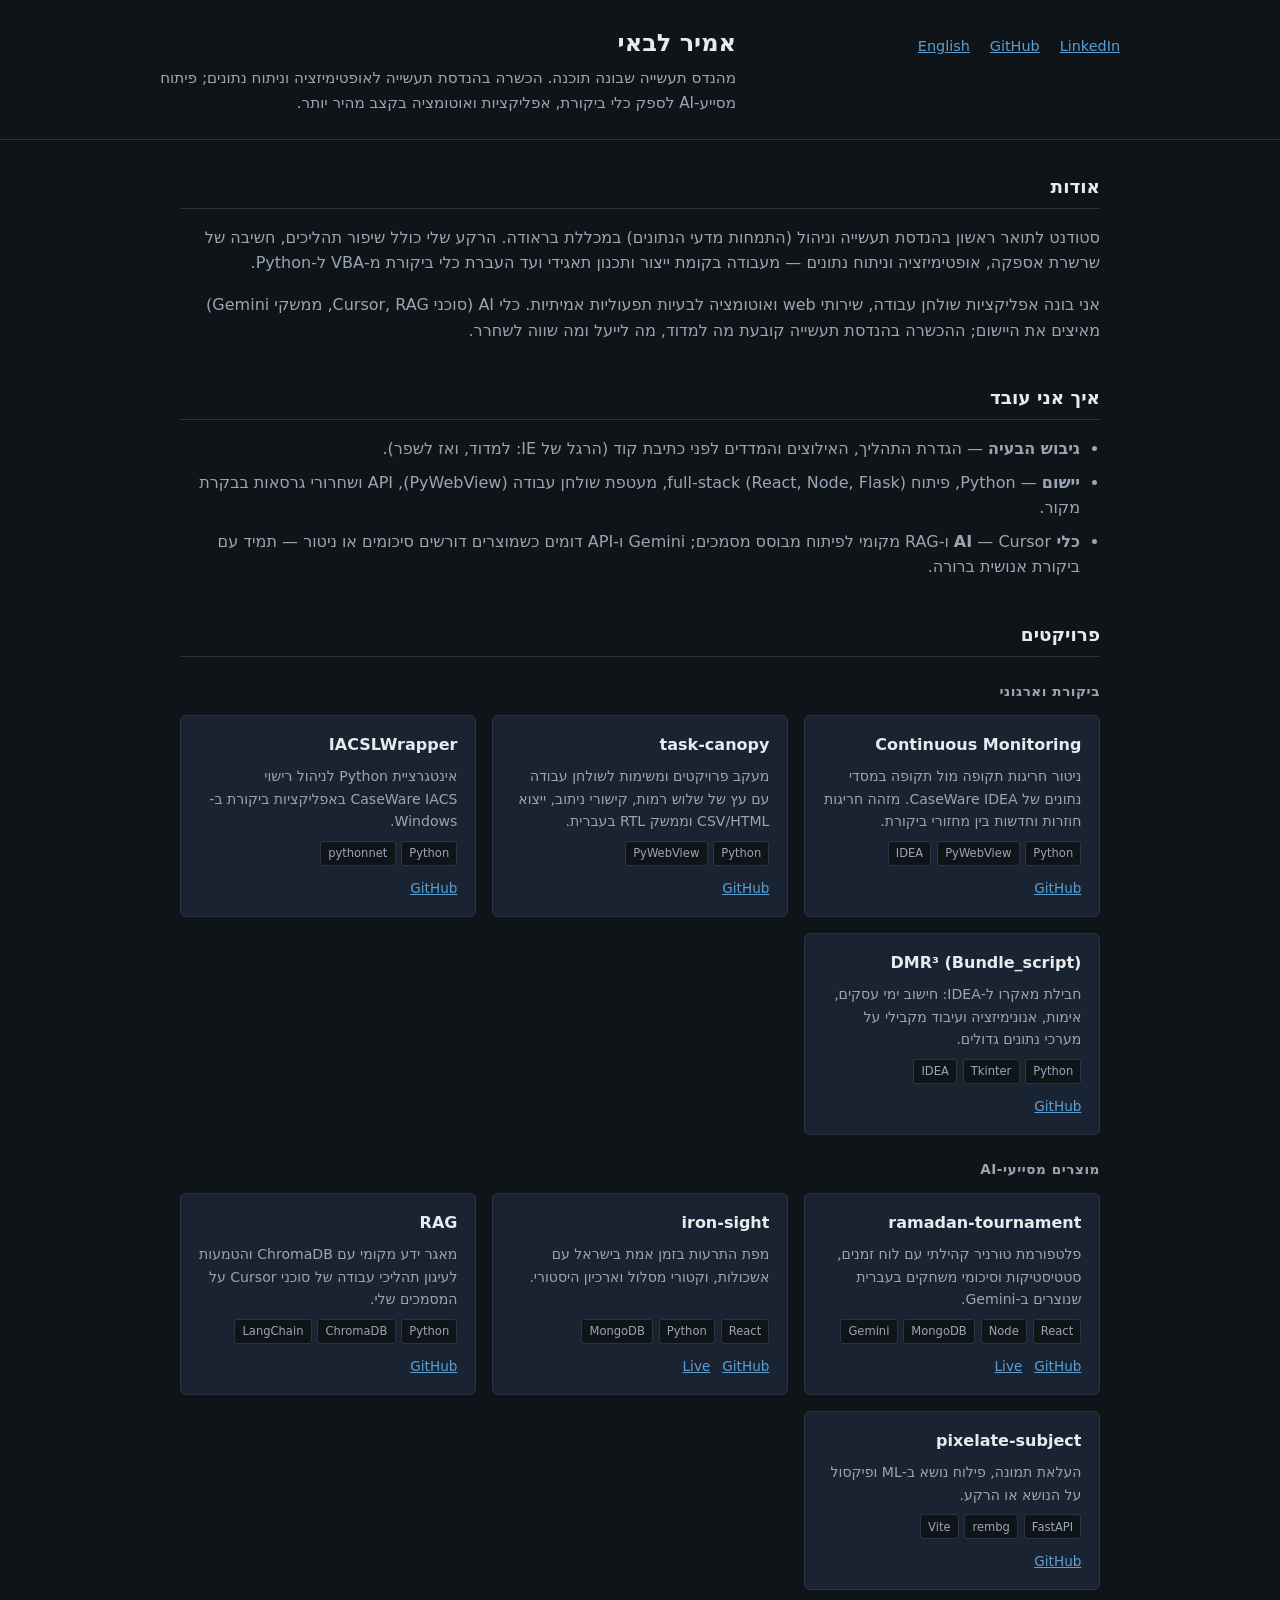
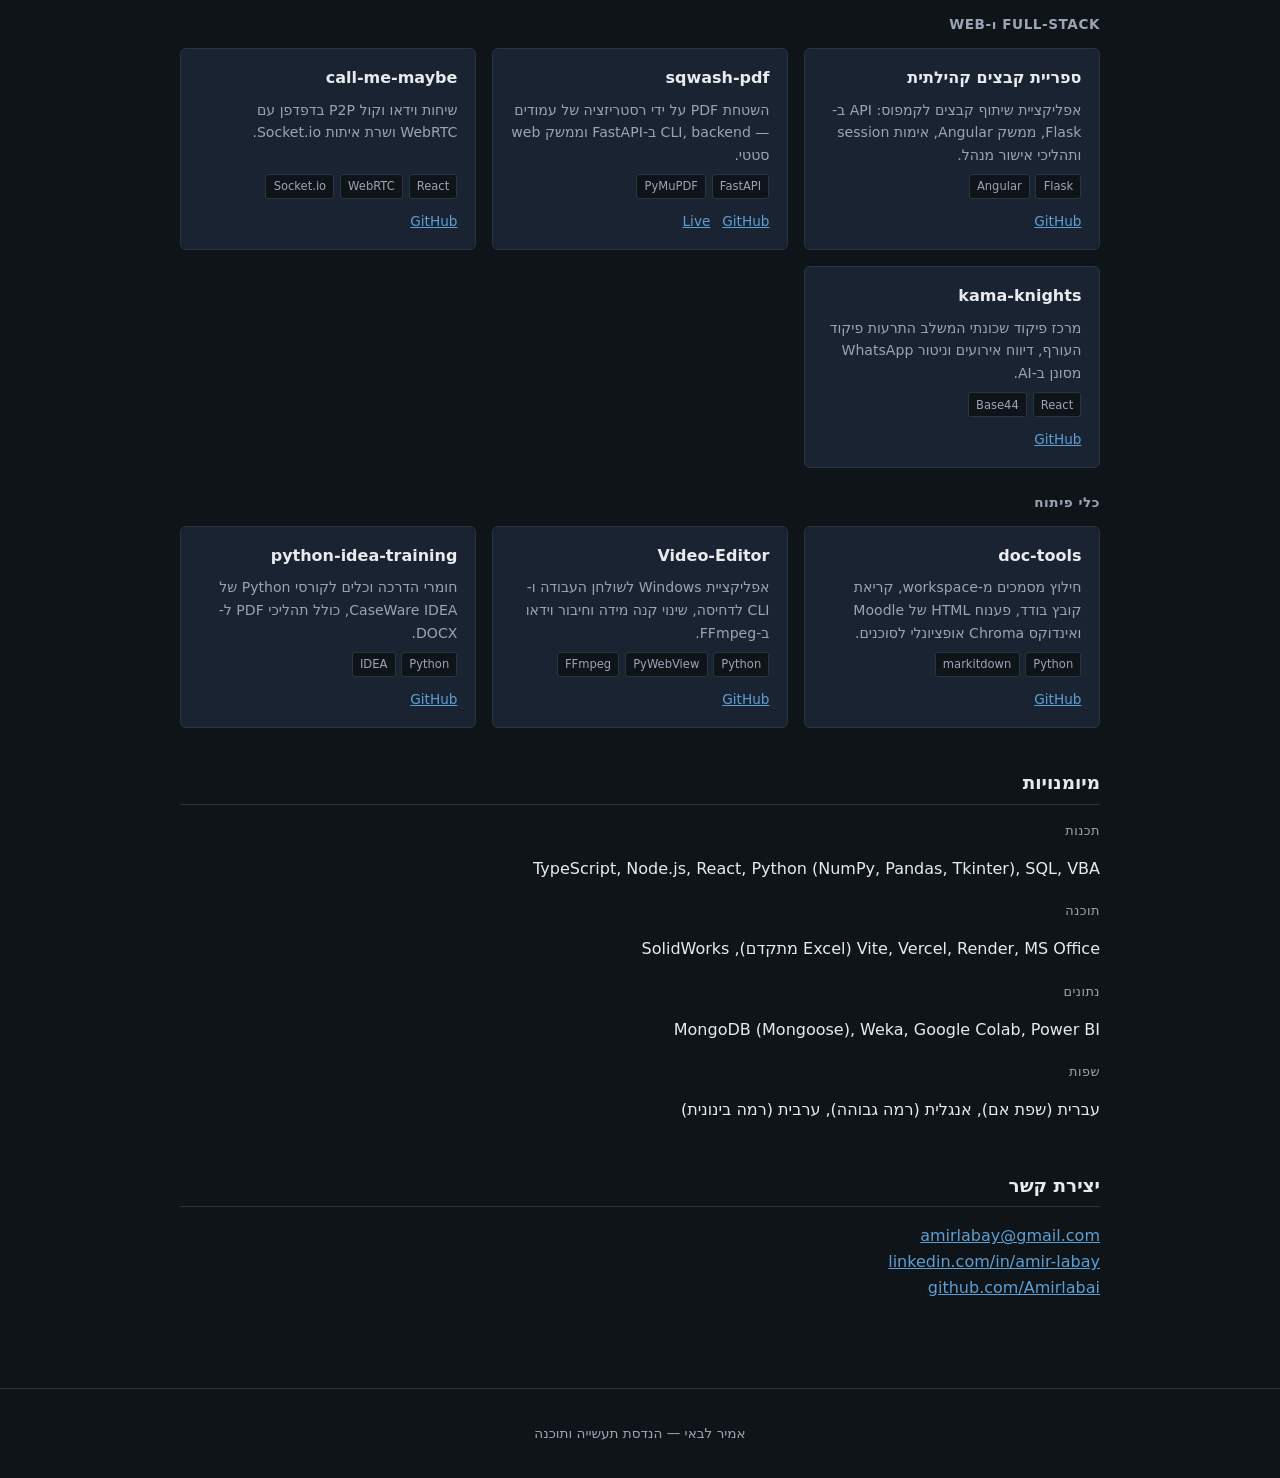
==== he.html @ 329ff580 "init" ====
<!DOCTYPE html>
<html lang="he" dir="rtl">
<head>
  <meta charset="utf-8">
  <meta name="viewport" content="width=device-width, initial-scale=1">
  <title>אמיר לבאי — תיק עבודות</title>
  <meta name="description" content="מהנדס תעשייה שבונה תוכנה. כלי ביקורת, אפליקציות ואוטומציה בפיתוח מסייע-AI.">
  <link rel="stylesheet" href="style.css">
</head>
<body>
  <header>
    <div class="header-inner">
      <div>
        <h1>אמיר לבאי</h1>
        <p class="tagline">מהנדס תעשייה שבונה תוכנה. הכשרה בהנדסת תעשייה לאופטימיזציה וניתוח נתונים; פיתוח מסייע-AI לספק כלי ביקורת, אפליקציות ואוטומציה בקצב מהיר יותר.</p>
      </div>
      <nav class="nav-links" aria-label="קישורי אתר">
        <a href="index.html" hreflang="en">English</a>
        <a href="https://github.com/Amirlabai">GitHub</a>
        <a href="https://linkedin.com/in/amir-labay">LinkedIn</a>
      </nav>
    </div>
  </header>

  <main>
    <section id="about">
      <h2>אודות</h2>
      <p>סטודנט לתואר ראשון בהנדסת תעשייה וניהול (התמחות מדעי הנתונים) במכללת בראודה. הרקע שלי כולל שיפור תהליכים, חשיבה של שרשרת אספקה, אופטימיזציה וניתוח נתונים — מעבודה בקומת ייצור ותכנון תאגידי ועד העברת כלי ביקורת מ-VBA ל-Python.</p>
      <p>אני בונה אפליקציות שולחן עבודה, שירותי web ואוטומציה לבעיות תפעוליות אמיתיות. כלי AI (סוכני Cursor, RAG, ממשקי Gemini) מאיצים את היישום; ההכשרה בהנדסת תעשייה קובעת מה למדוד, מה לייעל ומה שווה לשחרר.</p>
    </section>

    <section id="how">
      <h2>איך אני עובד</h2>
      <ul class="how-list">
        <li><strong>גיבוש הבעיה</strong> — הגדרת התהליך, האילוצים והמדדים לפני כתיבת קוד (הרגל של IE: למדוד, ואז לשפר).</li>
        <li><strong>יישום</strong> — Python, פיתוח full-stack (React, Node, Flask), מעטפת שולחן עבודה (PyWebView), API ושחרורי גרסאות בבקרת מקור.</li>
        <li><strong>כלי AI</strong> — Cursor ו-RAG מקומי לפיתוח מבוסס מסמכים; Gemini ו-API דומים כשמוצרים דורשים סיכומים או ניטור — תמיד עם ביקורת אנושית ברורה.</li>
      </ul>
    </section>

    <section id="projects">
      <h2>פרויקטים</h2>

      <h3>ביקורת וארגוני</h3>
      <div class="cards">
        <article class="card">
          <h4>Continuous Monitoring</h4>
          <p>ניטור חריגות תקופה מול תקופה במסדי נתונים של CaseWare IDEA. מזהה חריגות חוזרות וחדשות בין מחזורי ביקורת.</p>
          <div class="tags"><span class="tag">Python</span><span class="tag">PyWebView</span><span class="tag">IDEA</span></div>
          <div class="card-links"><a href="https://github.com/Amirlabai/Continuous-Monitoring">GitHub</a></div>
        </article>
        <article class="card">
          <h4>task-canopy</h4>
          <p>מעקב פרויקטים ומשימות לשולחן עבודה עם עץ של שלוש רמות, קישורי ניתוב, ייצוא CSV/HTML וממשק RTL בעברית.</p>
          <div class="tags"><span class="tag">Python</span><span class="tag">PyWebView</span></div>
          <div class="card-links"><a href="https://github.com/Amirlabai/task-canopy">GitHub</a></div>
        </article>
        <article class="card">
          <h4>IACSLWrapper</h4>
          <p>אינטגרציית Python לניהול רישוי CaseWare IACS באפליקציות ביקורת ב-Windows.</p>
          <div class="tags"><span class="tag">Python</span><span class="tag">pythonnet</span></div>
          <div class="card-links"><a href="https://github.com/Amirlabai/IACSLWrapper">GitHub</a></div>
        </article>
        <article class="card">
          <h4>DMR³ (Bundle_script)</h4>
          <p>חבילת מאקרו ל-IDEA: חישוב ימי עסקים, אימות, אנונימיזציה ועיבוד מקבילי על מערכי נתונים גדולים.</p>
          <div class="tags"><span class="tag">Python</span><span class="tag">Tkinter</span><span class="tag">IDEA</span></div>
          <div class="card-links"><a href="https://github.com/Amirlabai/Bundle_script">GitHub</a></div>
        </article>
      </div>

      <h3>מוצרים מסייעי-AI</h3>
      <div class="cards">
        <article class="card">
          <h4>ramadan-tournament</h4>
          <p>פלטפורמת טורניר קהילתי עם לוח זמנים, סטטיסטיקות וסיכומי משחקים בעברית שנוצרים ב-Gemini.</p>
          <div class="tags"><span class="tag">React</span><span class="tag">Node</span><span class="tag">MongoDB</span><span class="tag">Gemini</span></div>
          <div class="card-links">
            <a href="https://github.com/Amirlabai/ramadan-tournament">GitHub</a>
            <a href="https://ramadan-tournament-client.vercel.app">Live</a>
          </div>
        </article>
        <article class="card">
          <h4>iron-sight</h4>
          <p>מפת התרעות בזמן אמת בישראל עם אשכולות, וקטורי מסלול וארכיון היסטורי.</p>
          <div class="tags"><span class="tag">React</span><span class="tag">Python</span><span class="tag">MongoDB</span></div>
          <div class="card-links">
            <a href="https://github.com/Amirlabai/iron-sight">GitHub</a>
            <a href="https://iron-sight-drab.vercel.app/">Live</a>
          </div>
        </article>
        <article class="card">
          <h4>RAG</h4>
          <p>מאגר ידע מקומי עם ChromaDB והטמעות לעיגון תהליכי עבודה של סוכני Cursor על המסמכים שלי.</p>
          <div class="tags"><span class="tag">Python</span><span class="tag">ChromaDB</span><span class="tag">LangChain</span></div>
          <div class="card-links"><a href="https://github.com/Amirlabai/RAG">GitHub</a></div>
        </article>
        <article class="card">
          <h4>pixelate-subject</h4>
          <p>העלאת תמונה, פילוח נושא ב-ML ופיקסול על הנושא או הרקע.</p>
          <div class="tags"><span class="tag">FastAPI</span><span class="tag">rembg</span><span class="tag">Vite</span></div>
          <div class="card-links"><a href="https://github.com/Amirlabai/pixelate-subject">GitHub</a></div>
        </article>
      </div>

      <h3>Full-stack ו-web</h3>
      <div class="cards">
        <article class="card">
          <h4>ספריית קבצים קהילתית</h4>
          <p>אפליקציית שיתוף קבצים לקמפוס: API ב-Flask, ממשק Angular, אימות session ותהליכי אישור מנהל.</p>
          <div class="tags"><span class="tag">Flask</span><span class="tag">Angular</span></div>
          <div class="card-links"><a href="https://github.com/Amirlabai/Librery_Server">GitHub</a></div>
        </article>
        <article class="card">
          <h4>sqwash-pdf</h4>
          <p>השטחת PDF על ידי רסטריזציה של עמודים — CLI, backend ב-FastAPI וממשק web סטטי.</p>
          <div class="tags"><span class="tag">FastAPI</span><span class="tag">PyMuPDF</span></div>
          <div class="card-links">
            <a href="https://github.com/Amirlabai/sqwash-pdf">GitHub</a>
            <a href="https://sqwash-pdf.vercel.app">Live</a>
          </div>
        </article>
        <article class="card">
          <h4>call-me-maybe</h4>
          <p>שיחות וידאו וקול P2P בדפדפן עם WebRTC ושרת איתות Socket.io.</p>
          <div class="tags"><span class="tag">React</span><span class="tag">WebRTC</span><span class="tag">Socket.io</span></div>
          <div class="card-links"><a href="https://github.com/Amirlabai/call-me-maybe">GitHub</a></div>
        </article>
        <article class="card">
          <h4>kama-knights</h4>
          <p>מרכז פיקוד שכונתי המשלב התרעות פיקוד העורף, דיווח אירועים וניטור WhatsApp מסונן ב-AI.</p>
          <div class="tags"><span class="tag">React</span><span class="tag">Base44</span></div>
          <div class="card-links"><a href="https://github.com/Amirlabai/kama-knights">GitHub</a></div>
        </article>
      </div>

      <h3>כלי פיתוח</h3>
      <div class="cards">
        <article class="card">
          <h4>doc-tools</h4>
          <p>חילוץ מסמכים מ-workspace, קריאת קובץ בודד, פענוח HTML של Moodle ואינדוקס Chroma אופציונלי לסוכנים.</p>
          <div class="tags"><span class="tag">Python</span><span class="tag">markitdown</span></div>
          <div class="card-links"><a href="https://github.com/Amirlabai/doc-tools">GitHub</a></div>
        </article>
        <article class="card">
          <h4>Video-Editor</h4>
          <p>אפליקציית Windows לשולחן העבודה ו-CLI לדחיסה, שינוי קנה מידה וחיבור וידאו ב-FFmpeg.</p>
          <div class="tags"><span class="tag">Python</span><span class="tag">PyWebView</span><span class="tag">FFmpeg</span></div>
          <div class="card-links"><a href="https://github.com/Amirlabai/Video-Editor">GitHub</a></div>
        </article>
        <article class="card">
          <h4>python-idea-training</h4>
          <p>חומרי הדרכה וכלים לקורסי Python של CaseWare IDEA, כולל תהליכי PDF ל-DOCX.</p>
          <div class="tags"><span class="tag">Python</span><span class="tag">IDEA</span></div>
          <div class="card-links"><a href="https://github.com/Amirlabai/python-idea-training">GitHub</a></div>
        </article>
      </div>
    </section>

    <section id="skills">
      <h2>מיומנויות</h2>
      <dl class="skills-grid">
        <dt>תכנות</dt>
        <dd>TypeScript, Node.js, React, Python (NumPy, Pandas, Tkinter), SQL, VBA</dd>
        <dt>תוכנה</dt>
        <dd>Vite, Vercel, Render, MS Office (Excel מתקדם), SolidWorks</dd>
        <dt>נתונים</dt>
        <dd>MongoDB (Mongoose), Weka, Google Colab, Power BI</dd>
        <dt>שפות</dt>
        <dd>עברית (שפת אם), אנגלית (רמה גבוהה), ערבית (רמה בינונית)</dd>
      </dl>
    </section>

    <section id="contact">
      <h2>יצירת קשר</h2>
      <p>
        <a href="mailto:amirlabay@gmail.com">amirlabay@gmail.com</a><br>
        <a href="https://linkedin.com/in/amir-labay">linkedin.com/in/amir-labay</a><br>
        <a href="https://github.com/Amirlabai">github.com/Amirlabai</a>
      </p>
    </section>
  </main>

  <footer>
    <p>אמיר לבאי — הנדסת תעשייה ותוכנה</p>
  </footer>
</body>
</html>
---- style.css ----
:root {
  --bg: #0f1419;
  --surface: #1a2332;
  --text: #e8eaed;
  --muted: #9aa5b4;
  --accent: #5b9fd4;
  --border: #2a3544;
  --max: 960px;
}

*,
*::before,
*::after {
  box-sizing: border-box;
}

body {
  margin: 0;
  font-family: system-ui, -apple-system, "Segoe UI", Roboto, sans-serif;
  background: var(--bg);
  color: var(--text);
  line-height: 1.6;
}

a {
  color: var(--accent);
}

a:hover {
  text-decoration: none;
}

header {
  border-bottom: 1px solid var(--border);
  padding: 1.5rem 1.25rem;
}

.header-inner {
  max-width: var(--max);
  margin: 0 auto;
  display: flex;
  flex-wrap: wrap;
  align-items: baseline;
  justify-content: space-between;
  gap: 0.75rem 1.5rem;
}

header h1 {
  margin: 0;
  font-size: 1.5rem;
  font-weight: 600;
}

.tagline {
  margin: 0.25rem 0 0;
  color: var(--muted);
  font-size: 0.95rem;
  max-width: 36rem;
}

.nav-links {
  display: flex;
  flex-wrap: wrap;
  gap: 0.75rem 1.25rem;
  font-size: 0.9rem;
}

main {
  max-width: var(--max);
  margin: 0 auto;
  padding: 2rem 1.25rem 3rem;
}

section {
  margin-bottom: 2.5rem;
}

section h2 {
  margin: 0 0 1rem;
  font-size: 1.15rem;
  font-weight: 600;
  color: var(--text);
  border-bottom: 1px solid var(--border);
  padding-bottom: 0.4rem;
}

section h3 {
  margin: 1.5rem 0 0.75rem;
  font-size: 0.85rem;
  font-weight: 600;
  text-transform: uppercase;
  letter-spacing: 0.04em;
  color: var(--muted);
}

section p,
section li {
  color: var(--muted);
}

section ul {
  margin: 0;
  padding-left: 1.25rem;
}

.how-list li {
  margin-bottom: 0.5rem;
}

.skills-grid {
  display: grid;
  gap: 0.75rem;
}

.skills-grid dt {
  font-size: 0.8rem;
  text-transform: uppercase;
  letter-spacing: 0.04em;
  color: var(--muted);
  margin-bottom: 0.15rem;
}

.skills-grid dd {
  margin: 0 0 0.5rem;
  color: var(--text);
}

.cards {
  display: grid;
  grid-template-columns: 1fr;
  gap: 1rem;
}

@media (min-width: 540px) {
  .cards {
    grid-template-columns: repeat(2, 1fr);
  }
}

@media (min-width: 800px) {
  .cards {
    grid-template-columns: repeat(3, 1fr);
  }
}

.card {
  background: var(--surface);
  border: 1px solid var(--border);
  border-radius: 6px;
  padding: 1rem 1.1rem;
  display: flex;
  flex-direction: column;
  gap: 0.5rem;
}

.card h4 {
  margin: 0;
  font-size: 1rem;
  font-weight: 600;
}

.card p {
  margin: 0;
  font-size: 0.88rem;
  flex: 1;
}

.tags {
  display: flex;
  flex-wrap: wrap;
  gap: 0.35rem;
}

.tag {
  font-size: 0.72rem;
  padding: 0.15rem 0.45rem;
  border-radius: 3px;
  background: var(--bg);
  border: 1px solid var(--border);
  color: var(--muted);
}

.card-links {
  display: flex;
  flex-wrap: wrap;
  gap: 0.75rem;
  font-size: 0.85rem;
  margin-top: 0.25rem;
}

footer {
  border-top: 1px solid var(--border);
  padding: 1.25rem;
  text-align: center;
  font-size: 0.85rem;
  color: var(--muted);
}

html[dir="rtl"] .how-list,
html[dir="rtl"] section ul {
  padding-right: 1.25rem;
  padding-left: 0;
}

html[dir="rtl"] .header-inner {
  flex-direction: row-reverse;
}

html[dir="rtl"] .nav-links {
  flex-direction: row-reverse;
}
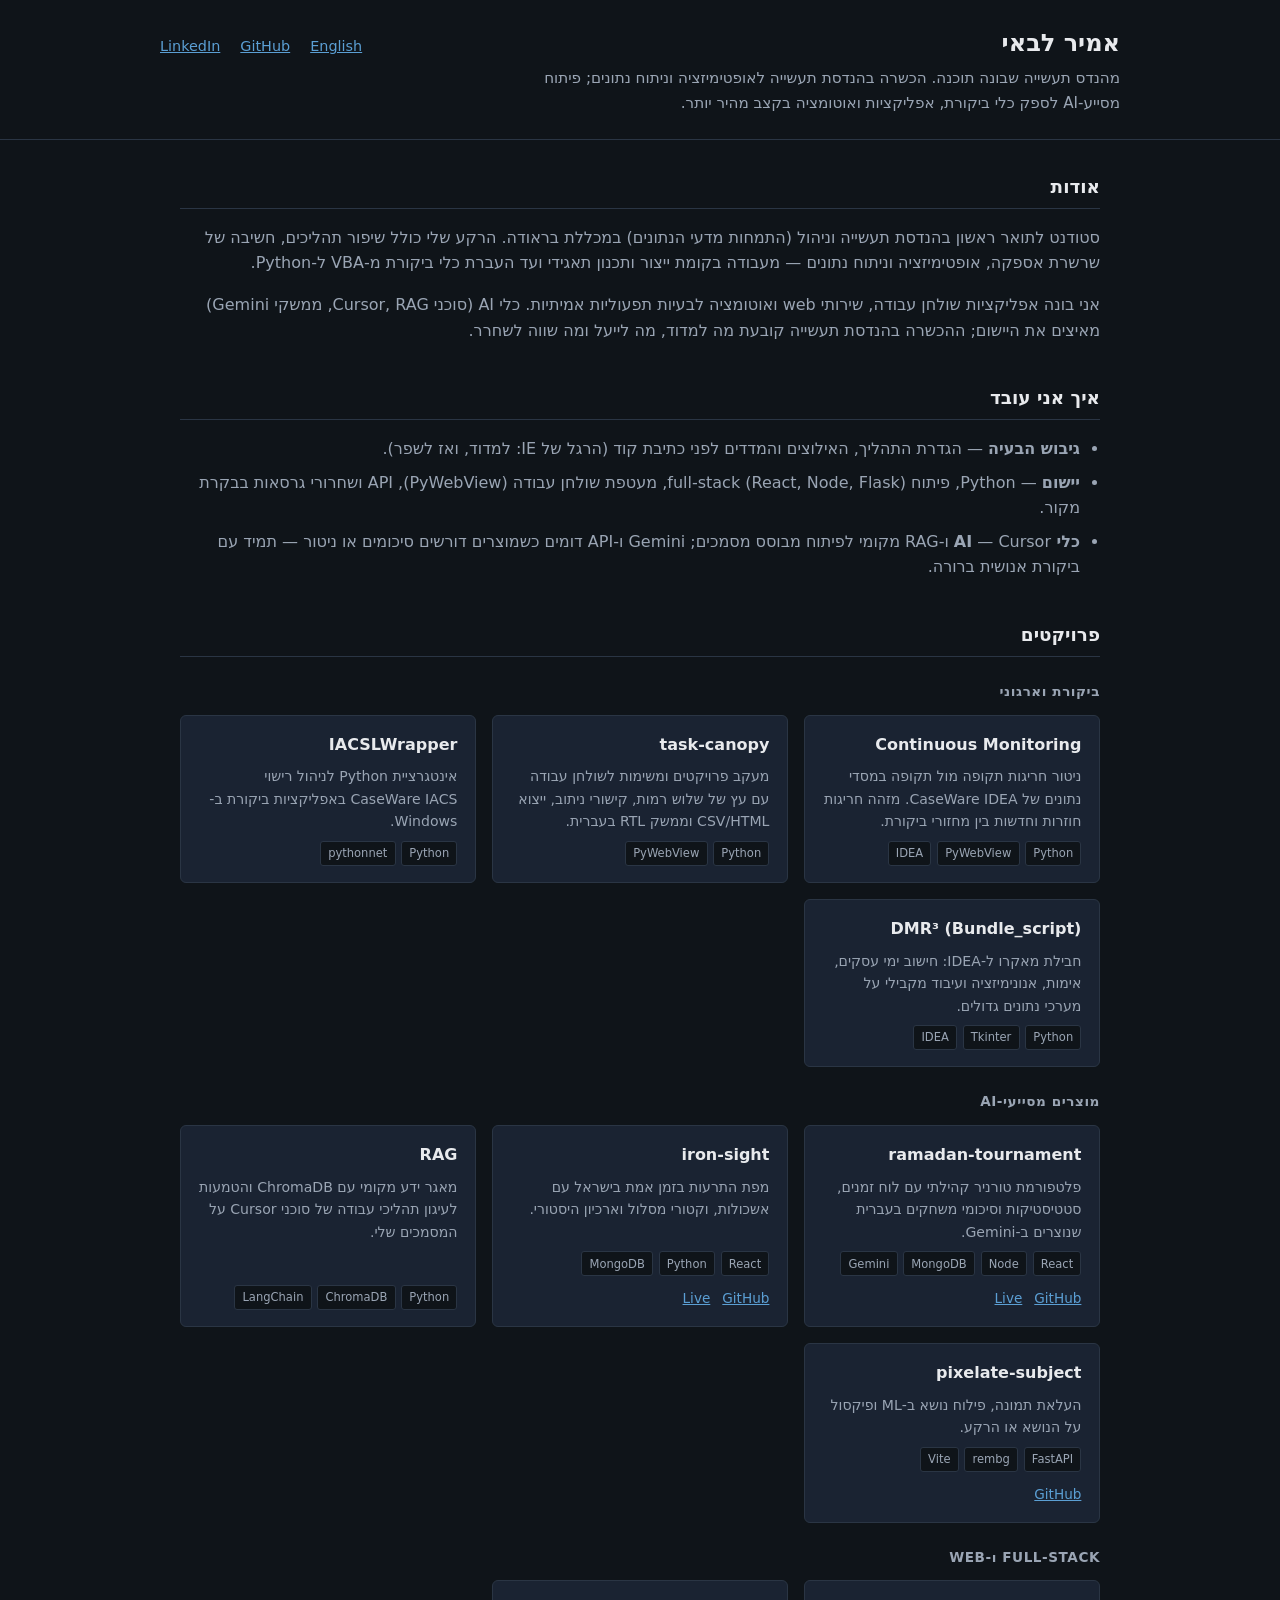
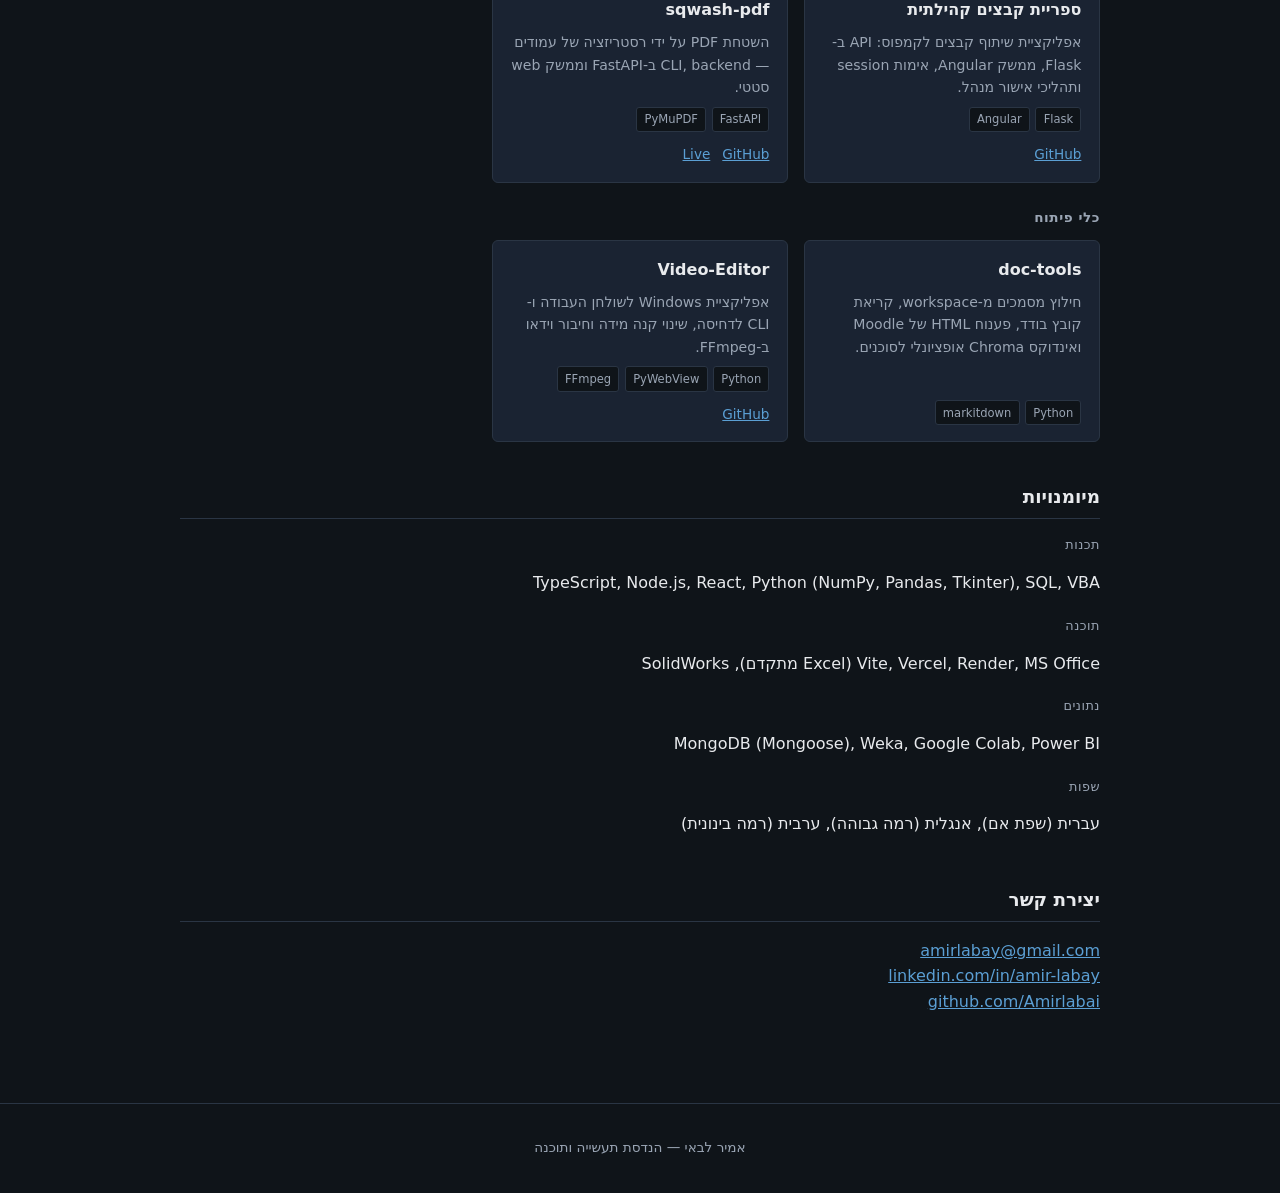
==== commit 9cf49bdb: "fix(portfolio): trim projects, hide private links Private repos 404 for visitors; dead links hurt cr" ====
--- a/he.html
+++ b/he.html
@@ -47,25 +47,21 @@
           <h4>Continuous Monitoring</h4>
           <p>ניטור חריגות תקופה מול תקופה במסדי נתונים של CaseWare IDEA. מזהה חריגות חוזרות וחדשות בין מחזורי ביקורת.</p>
           <div class="tags"><span class="tag">Python</span><span class="tag">PyWebView</span><span class="tag">IDEA</span></div>
-          <div class="card-links"><a href="https://github.com/Amirlabai/Continuous-Monitoring">GitHub</a></div>
         </article>
         <article class="card">
           <h4>task-canopy</h4>
           <p>מעקב פרויקטים ומשימות לשולחן עבודה עם עץ של שלוש רמות, קישורי ניתוב, ייצוא CSV/HTML וממשק RTL בעברית.</p>
           <div class="tags"><span class="tag">Python</span><span class="tag">PyWebView</span></div>
-          <div class="card-links"><a href="https://github.com/Amirlabai/task-canopy">GitHub</a></div>
         </article>
         <article class="card">
           <h4>IACSLWrapper</h4>
           <p>אינטגרציית Python לניהול רישוי CaseWare IACS באפליקציות ביקורת ב-Windows.</p>
           <div class="tags"><span class="tag">Python</span><span class="tag">pythonnet</span></div>
-          <div class="card-links"><a href="https://github.com/Amirlabai/IACSLWrapper">GitHub</a></div>
         </article>
         <article class="card">
           <h4>DMR³ (Bundle_script)</h4>
           <p>חבילת מאקרו ל-IDEA: חישוב ימי עסקים, אימות, אנונימיזציה ועיבוד מקבילי על מערכי נתונים גדולים.</p>
           <div class="tags"><span class="tag">Python</span><span class="tag">Tkinter</span><span class="tag">IDEA</span></div>
-          <div class="card-links"><a href="https://github.com/Amirlabai/Bundle_script">GitHub</a></div>
         </article>
       </div>
 
@@ -93,7 +89,6 @@
           <h4>RAG</h4>
           <p>מאגר ידע מקומי עם ChromaDB והטמעות לעיגון תהליכי עבודה של סוכני Cursor על המסמכים שלי.</p>
           <div class="tags"><span class="tag">Python</span><span class="tag">ChromaDB</span><span class="tag">LangChain</span></div>
-          <div class="card-links"><a href="https://github.com/Amirlabai/RAG">GitHub</a></div>
         </article>
         <article class="card">
           <h4>pixelate-subject</h4>
@@ -120,18 +115,6 @@
             <a href="https://sqwash-pdf.vercel.app">Live</a>
           </div>
         </article>
-        <article class="card">
-          <h4>call-me-maybe</h4>
-          <p>שיחות וידאו וקול P2P בדפדפן עם WebRTC ושרת איתות Socket.io.</p>
-          <div class="tags"><span class="tag">React</span><span class="tag">WebRTC</span><span class="tag">Socket.io</span></div>
-          <div class="card-links"><a href="https://github.com/Amirlabai/call-me-maybe">GitHub</a></div>
-        </article>
-        <article class="card">
-          <h4>kama-knights</h4>
-          <p>מרכז פיקוד שכונתי המשלב התרעות פיקוד העורף, דיווח אירועים וניטור WhatsApp מסונן ב-AI.</p>
-          <div class="tags"><span class="tag">React</span><span class="tag">Base44</span></div>
-          <div class="card-links"><a href="https://github.com/Amirlabai/kama-knights">GitHub</a></div>
-        </article>
       </div>
 
       <h3>כלי פיתוח</h3>
@@ -140,19 +123,12 @@
           <h4>doc-tools</h4>
           <p>חילוץ מסמכים מ-workspace, קריאת קובץ בודד, פענוח HTML של Moodle ואינדוקס Chroma אופציונלי לסוכנים.</p>
           <div class="tags"><span class="tag">Python</span><span class="tag">markitdown</span></div>
-          <div class="card-links"><a href="https://github.com/Amirlabai/doc-tools">GitHub</a></div>
         </article>
         <article class="card">
           <h4>Video-Editor</h4>
           <p>אפליקציית Windows לשולחן העבודה ו-CLI לדחיסה, שינוי קנה מידה וחיבור וידאו ב-FFmpeg.</p>
           <div class="tags"><span class="tag">Python</span><span class="tag">PyWebView</span><span class="tag">FFmpeg</span></div>
           <div class="card-links"><a href="https://github.com/Amirlabai/Video-Editor">GitHub</a></div>
-        </article>
-        <article class="card">
-          <h4>python-idea-training</h4>
-          <p>חומרי הדרכה וכלים לקורסי Python של CaseWare IDEA, כולל תהליכי PDF ל-DOCX.</p>
-          <div class="tags"><span class="tag">Python</span><span class="tag">IDEA</span></div>
-          <div class="card-links"><a href="https://github.com/Amirlabai/python-idea-training">GitHub</a></div>
         </article>
       </div>
     </section>
--- a/style.css
+++ b/style.css
@@ -202,10 +202,6 @@
   padding-left: 0;
 }
 
-html[dir="rtl"] .header-inner {
-  flex-direction: row-reverse;
-}
-
-html[dir="rtl"] .nav-links {
-  flex-direction: row-reverse;
-}
+html[dir="rtl"] .header-inner > div {
+  text-align: right;
+}
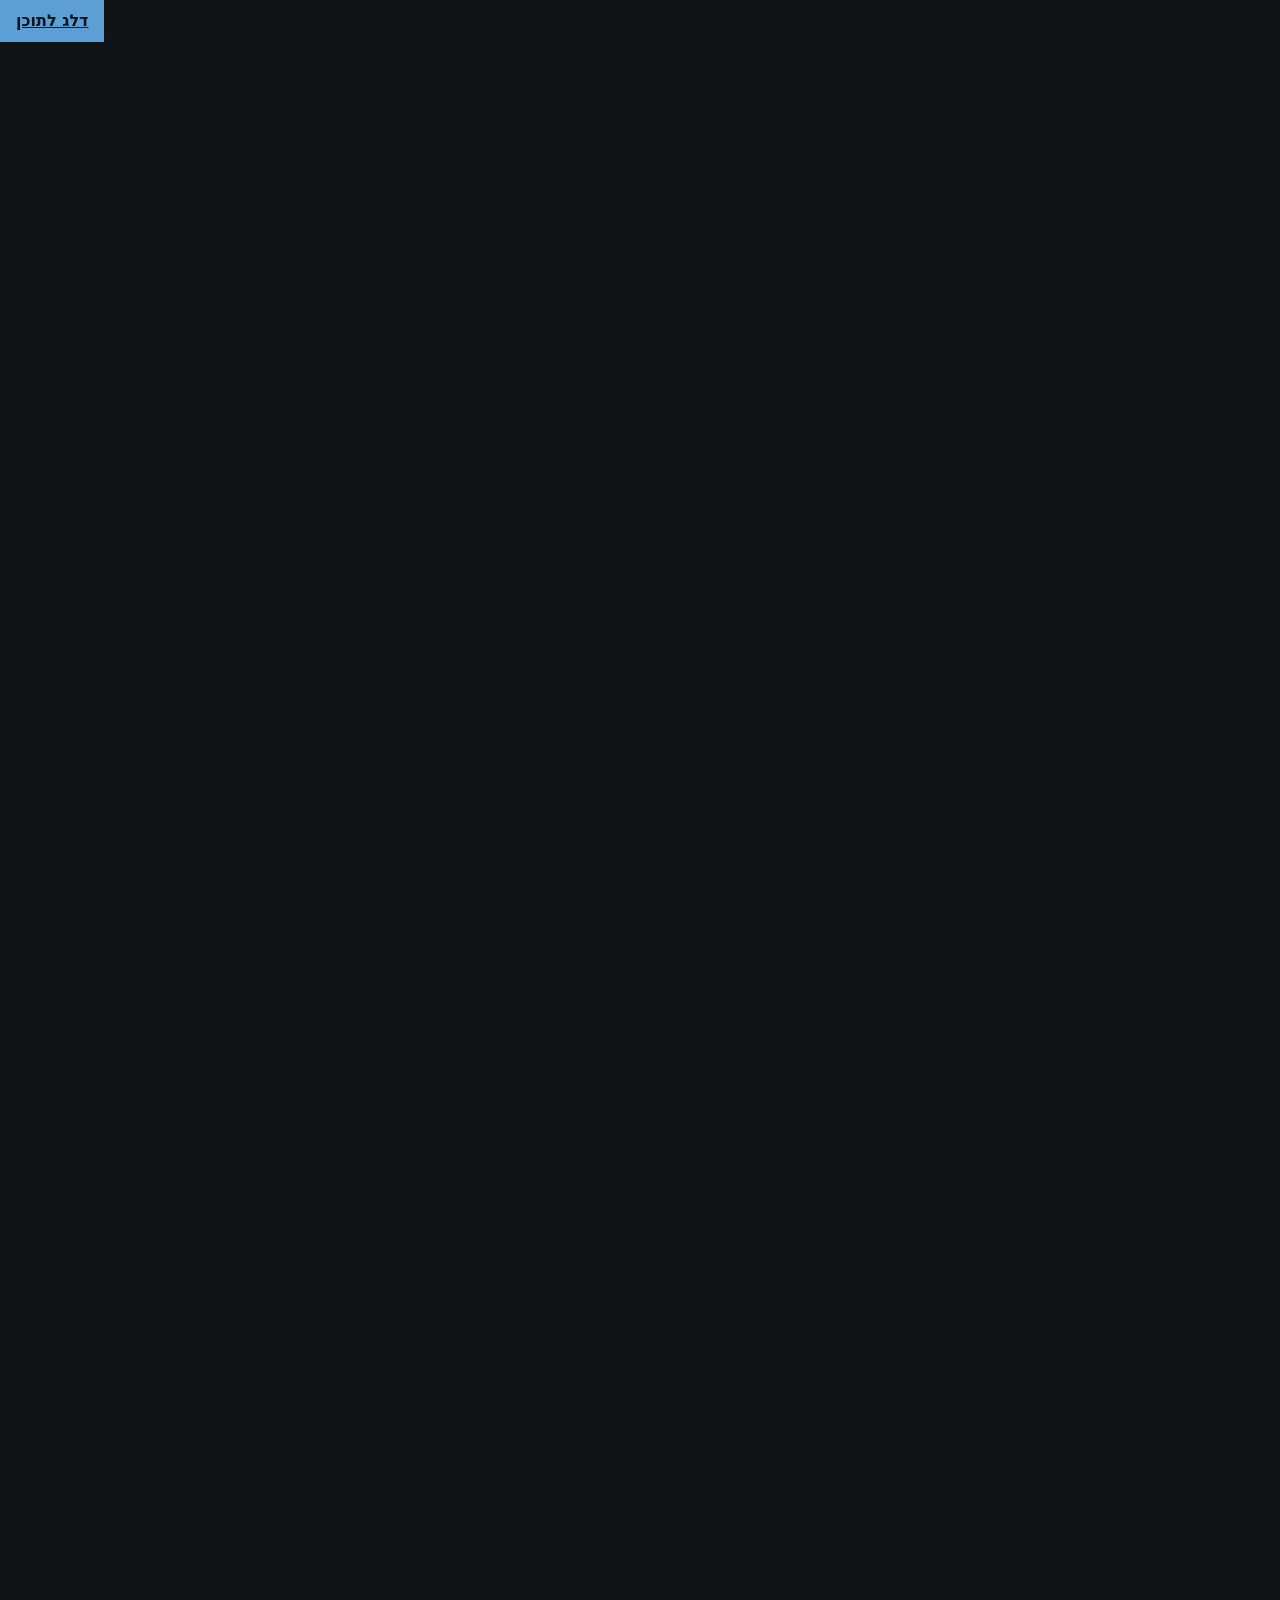
==== commit e144be5b: "Improve portfolio layout, SEO, and featured projects. Restructure projects with four featured cards," ====
--- a/he.html
+++ b/he.html
@@ -3,29 +3,66 @@
 <head>
   <meta charset="utf-8">
   <meta name="viewport" content="width=device-width, initial-scale=1">
-  <title>אמיר לבאי — תיק עבודות</title>
-  <meta name="description" content="מהנדס תעשייה שבונה תוכנה. כלי ביקורת, אפליקציות ואוטומציה בפיתוח מסייע-AI.">
+  <title>אמיר לבאי — מהנדס תעשייה ומפתח תוכנה</title>
+  <meta name="description" content="מהנדס תעשייה שבונה תוכנה. כלי ביקורת, אפליקציות web ואוטומציה בפיתוח מסייע-AI.">
+  <link rel="canonical" href="https://amirlabai.github.io/portfolio/he.html">
+  <link rel="icon" href="favicon.svg" type="image/svg+xml">
+  <meta property="og:type" content="website">
+  <meta property="og:title" content="אמיר לבאי — תיק עבודות">
+  <meta property="og:description" content="מהנדס תעשייה שבונה תוכנה. כלי ביקורת, אפליקציות web ואוטומציה בפיתוח מסייע-AI.">
+  <meta property="og:url" content="https://amirlabai.github.io/portfolio/he.html">
+  <meta property="og:image" content="https://amirlabai.github.io/portfolio/images/og.svg">
+  <meta name="twitter:card" content="summary_large_image">
+  <meta name="twitter:title" content="אמיר לבאי — תיק עבודות">
+  <meta name="twitter:description" content="מהנדס תעשייה שבונה תוכנה. כלי ביקורת, אפליקציות web ואוטומציה בפיתוח מסייע-AI.">
+  <meta name="twitter:image" content="https://amirlabai.github.io/portfolio/images/og.svg">
   <link rel="stylesheet" href="style.css">
+  <script type="application/ld+json">
+  {
+    "@context": "https://schema.org",
+    "@type": "Person",
+    "name": "Amir Labai",
+    "jobTitle": "Industrial Engineering Student & Software Developer",
+    "url": "https://amirlabai.github.io/portfolio/he.html",
+    "email": "amirlabay@gmail.com",
+    "sameAs": [
+      "https://github.com/Amirlabai",
+      "https://linkedin.com/in/amir-labay"
+    ],
+    "knowsAbout": ["Industrial Engineering", "Python", "React", "Audit Automation", "AI-assisted Development"]
+  }
+  </script>
 </head>
 <body>
+  <a class="skip-link" href="#main">דלג לתוכן</a>
+
   <header>
     <div class="header-inner">
       <div>
         <h1>אמיר לבאי</h1>
-        <p class="tagline">מהנדס תעשייה שבונה תוכנה. הכשרה בהנדסת תעשייה לאופטימיזציה וניתוח נתונים; פיתוח מסייע-AI לספק כלי ביקורת, אפליקציות ואוטומציה בקצב מהיר יותר.</p>
+        <p class="tagline">מהנדס תעשייה שבונה תוכנה.</p>
+        <p class="tagline-sub">כלי ביקורת לשולחן עבודה, דמויות full-stack ואוטומציה — מבוסס אופטימיזציה וניתוח נתונים.</p>
       </div>
-      <nav class="nav-links" aria-label="קישורי אתר">
-        <a href="index.html" hreflang="en">English</a>
-        <a href="https://github.com/Amirlabai">GitHub</a>
-        <a href="https://linkedin.com/in/amir-labay">LinkedIn</a>
+      <nav class="site-nav" aria-label="ניווט ראשי">
+        <a href="#about">אודות</a>
+        <a href="#projects">פרויקטים</a>
+        <a href="#skills">מיומנויות</a>
+        <a href="#contact">יצירת קשר</a>
+        <a class="btn-cta" href="#projects">לפרויקטים</a>
+        <span class="nav-links" aria-label="קישורים חיצוניים">
+          <a href="index.html" hreflang="en">English</a>
+          <a href="https://github.com/Amirlabai" rel="noopener noreferrer">GitHub</a>
+          <a href="https://linkedin.com/in/amir-labay" rel="noopener noreferrer">LinkedIn</a>
+        </span>
       </nav>
     </div>
   </header>
 
-  <main>
+  <main id="main">
     <section id="about">
       <h2>אודות</h2>
-      <p>סטודנט לתואר ראשון בהנדסת תעשייה וניהול (התמחות מדעי הנתונים) במכללת בראודה. הרקע שלי כולל שיפור תהליכים, חשיבה של שרשרת אספקה, אופטימיזציה וניתוח נתונים — מעבודה בקומת ייצור ותכנון תאגידי ועד העברת כלי ביקורת מ-VBA ל-Python.</p>
+      <p>סטודנט לתואר ראשון בהנדסת תעשייה וניהול (התמחות מדעי הנתונים) במכללת בראודה, כיום מפתח כלי ביקורת לשולחן עבודה ודמויות full-stack במקביל ללימודים.</p>
+      <p>הרקע שלי כולל שיפור תהליכים, חשיבה של שרשרת אספקה, אופטימיזציה וניתוח נתונים — מעבודה בקומת ייצור ותכנון תאגידי ועד העברת כלי ביקורת מ-VBA ל-Python.</p>
       <p>אני בונה אפליקציות שולחן עבודה, שירותי web ואוטומציה לבעיות תפעוליות אמיתיות. כלי AI (סוכני Cursor, RAG, ממשקי Gemini) מאיצים את היישום; ההכשרה בהנדסת תעשייה קובעת מה למדוד, מה לייעל ומה שווה לשחרר.</p>
     </section>
 
@@ -41,107 +78,122 @@
     <section id="projects">
       <h2>פרויקטים</h2>
 
-      <h3>ביקורת וארגוני</h3>
-      <div class="cards">
-        <article class="card">
-          <h4>Continuous Monitoring</h4>
-          <p>ניטור חריגות תקופה מול תקופה במסדי נתונים של CaseWare IDEA. מזהה חריגות חוזרות וחדשות בין מחזורי ביקורת.</p>
-          <div class="tags"><span class="tag">Python</span><span class="tag">PyWebView</span><span class="tag">IDEA</span></div>
-        </article>
-        <article class="card">
-          <h4>task-canopy</h4>
-          <p>מעקב פרויקטים ומשימות לשולחן עבודה עם עץ של שלוש רמות, קישורי ניתוב, ייצוא CSV/HTML וממשק RTL בעברית.</p>
-          <div class="tags"><span class="tag">Python</span><span class="tag">PyWebView</span></div>
-        </article>
-        <article class="card">
-          <h4>IACSLWrapper</h4>
-          <p>אינטגרציית Python לניהול רישוי CaseWare IACS באפליקציות ביקורת ב-Windows.</p>
-          <div class="tags"><span class="tag">Python</span><span class="tag">pythonnet</span></div>
-        </article>
-        <article class="card">
-          <h4>DMR³ (Bundle_script)</h4>
-          <p>חבילת מאקרו ל-IDEA: חישוב ימי עסקים, אימות, אנונימיזציה ועיבוד מקבילי על מערכי נתונים גדולים.</p>
-          <div class="tags"><span class="tag">Python</span><span class="tag">Tkinter</span><span class="tag">IDEA</span></div>
+      <h3>מומלצים</h3>
+      <div class="featured-cards">
+        <article class="card--featured">
+          <img src="images/ramadan-tournament.svg" alt="לוח בקרה של פלטפורמת טורניר רמדאן" width="1200" height="675" loading="lazy">
+          <div class="card-body">
+            <h4>ramadan-tournament</h4>
+            <p>פלטפורמת טורניר קהילתי עם לוח זמנים, סטטיסטיקות וסיכומי משחקים בעברית שנוצרים ב-Gemini.</p>
+            <p class="outcome">תוצאה: ניהול טורניר מקצה לקצה לליגות קהילתיות עם לוח זמנים חי וסיכומי משחקים ב-AI.</p>
+            <div class="tags"><span class="tag">React</span><span class="tag">Node</span><span class="tag">MongoDB</span><span class="tag">Gemini</span></div>
+            <div class="card-links">
+              <a href="https://github.com/Amirlabai/ramadan-tournament" rel="noopener noreferrer">GitHub</a>
+              <a href="https://ramadan-tournament-client.vercel.app" rel="noopener noreferrer">Live</a>
+            </div>
+          </div>
+        </article>
+
+        <article class="card--featured">
+          <img src="images/iron-sight.svg" alt="מפת התרעות בזמן אמת של Iron Sight" width="1200" height="675" loading="lazy">
+          <div class="card-body">
+            <h4>iron-sight</h4>
+            <p>מפת התרעות בזמן אמת בישראל עם אשכולות, וקטורי מסלול וארכיון היסטורי.</p>
+            <p class="outcome">תוצאה: ויזואליזציה חיה של התרעות עם אשכולות להפחתת רעש באירועים בעומס גבוה.</p>
+            <div class="tags"><span class="tag">React</span><span class="tag">Python</span><span class="tag">MongoDB</span></div>
+            <div class="card-links">
+              <a href="https://github.com/Amirlabai/iron-sight" rel="noopener noreferrer">GitHub</a>
+              <a href="https://iron-sight-drab.vercel.app/" rel="noopener noreferrer">Live</a>
+            </div>
+          </div>
+        </article>
+
+        <article class="card--featured">
+          <img src="images/sqwash-pdf.svg" alt="השוואת PDF לפני ואחרי השטחה ב-sqwash-pdf" width="1200" height="675" loading="lazy">
+          <div class="card-body">
+            <h4>sqwash-pdf</h4>
+            <p>השטחת PDF על ידי רסטריזציה של עמודים — CLI, backend ב-FastAPI וממשק web סטטי.</p>
+            <p class="outcome">תוצאה: השטחת PDF רב-שכבתי לתהליכי הדפסה וארכיון דרך CLI או העלאה בדפדפן.</p>
+            <div class="tags"><span class="tag">FastAPI</span><span class="tag">PyMuPDF</span></div>
+            <div class="card-links">
+              <a href="https://github.com/Amirlabai/sqwash-pdf" rel="noopener noreferrer">GitHub</a>
+              <a href="https://sqwash-pdf.vercel.app" rel="noopener noreferrer">Live</a>
+            </div>
+          </div>
+        </article>
+
+        <article class="card--featured">
+          <img src="images/pixelate-subject.svg" alt="ממשק פיקסולציה ופילוח ML של pixelate-subject" width="1200" height="675" loading="lazy">
+          <div class="card-body">
+            <h4>pixelate-subject</h4>
+            <p>העלאת תמונה, פילוח נושא ב-ML ופיקסול על הנושא או הרקע.</p>
+            <p class="outcome">תוצאה: צינור עריכת תמונות לפרטיות עם backend ב-FastAPI וממשק Vite.</p>
+            <div class="tags"><span class="tag">FastAPI</span><span class="tag">rembg</span><span class="tag">Vite</span></div>
+            <div class="card-links">
+              <a href="https://github.com/Amirlabai/pixelate-subject" rel="noopener noreferrer">GitHub</a>
+            </div>
+          </div>
         </article>
       </div>
 
-      <h3>מוצרים מסייעי-AI</h3>
-      <div class="cards">
-        <article class="card">
-          <h4>ramadan-tournament</h4>
-          <p>פלטפורמת טורניר קהילתי עם לוח זמנים, סטטיסטיקות וסיכומי משחקים בעברית שנוצרים ב-Gemini.</p>
-          <div class="tags"><span class="tag">React</span><span class="tag">Node</span><span class="tag">MongoDB</span><span class="tag">Gemini</span></div>
-          <div class="card-links">
-            <a href="https://github.com/Amirlabai/ramadan-tournament">GitHub</a>
-            <a href="https://ramadan-tournament-client.vercel.app">Live</a>
-          </div>
-        </article>
-        <article class="card">
-          <h4>iron-sight</h4>
-          <p>מפת התרעות בזמן אמת בישראל עם אשכולות, וקטורי מסלול וארכיון היסטורי.</p>
-          <div class="tags"><span class="tag">React</span><span class="tag">Python</span><span class="tag">MongoDB</span></div>
-          <div class="card-links">
-            <a href="https://github.com/Amirlabai/iron-sight">GitHub</a>
-            <a href="https://iron-sight-drab.vercel.app/">Live</a>
-          </div>
-        </article>
-        <article class="card">
-          <h4>RAG</h4>
-          <p>מאגר ידע מקומי עם ChromaDB והטמעות לעיגון תהליכי עבודה של סוכני Cursor על המסמכים שלי.</p>
-          <div class="tags"><span class="tag">Python</span><span class="tag">ChromaDB</span><span class="tag">LangChain</span></div>
-        </article>
-        <article class="card">
-          <h4>pixelate-subject</h4>
-          <p>העלאת תמונה, פילוח נושא ב-ML ופיקסול על הנושא או הרקע.</p>
-          <div class="tags"><span class="tag">FastAPI</span><span class="tag">rembg</span><span class="tag">Vite</span></div>
-          <div class="card-links"><a href="https://github.com/Amirlabai/pixelate-subject">GitHub</a></div>
-        </article>
-      </div>
-
-      <h3>Full-stack ו-web</h3>
-      <div class="cards">
-        <article class="card">
-          <h4>ספריית קבצים קהילתית</h4>
-          <p>אפליקציית שיתוף קבצים לקמפוס: API ב-Flask, ממשק Angular, אימות session ותהליכי אישור מנהל.</p>
-          <div class="tags"><span class="tag">Flask</span><span class="tag">Angular</span></div>
-          <div class="card-links"><a href="https://github.com/Amirlabai/Librery_Server">GitHub</a></div>
-        </article>
-        <article class="card">
-          <h4>sqwash-pdf</h4>
-          <p>השטחת PDF על ידי רסטריזציה של עמודים — CLI, backend ב-FastAPI וממשק web סטטי.</p>
-          <div class="tags"><span class="tag">FastAPI</span><span class="tag">PyMuPDF</span></div>
-          <div class="card-links">
-            <a href="https://github.com/Amirlabai/sqwash-pdf">GitHub</a>
-            <a href="https://sqwash-pdf.vercel.app">Live</a>
-          </div>
-        </article>
-      </div>
-
-      <h3>כלי פיתוח</h3>
-      <div class="cards">
-        <article class="card">
-          <h4>doc-tools</h4>
-          <p>חילוץ מסמכים מ-workspace, קריאת קובץ בודד, פענוח HTML של Moodle ואינדוקס Chroma אופציונלי לסוכנים.</p>
-          <div class="tags"><span class="tag">Python</span><span class="tag">markitdown</span></div>
-        </article>
-        <article class="card">
-          <h4>Video-Editor</h4>
-          <p>אפליקציית Windows לשולחן העבודה ו-CLI לדחיסה, שינוי קנה מידה וחיבור וידאו ב-FFmpeg.</p>
-          <div class="tags"><span class="tag">Python</span><span class="tag">PyWebView</span><span class="tag">FFmpeg</span></div>
-          <div class="card-links"><a href="https://github.com/Amirlabai/Video-Editor">GitHub</a></div>
-        </article>
-      </div>
+      <details class="project-more">
+        <summary>כל הפרויקטים (8 נוספים)</summary>
+        <ul class="project-list">
+          <li>
+            <h4>Continuous Monitoring</h4>
+            <p>ניטור חריגות תקופה מול תקופה במסדי נתונים של CaseWare IDEA.</p>
+            <div class="tags"><span class="tag">Python</span><span class="tag">PyWebView</span><span class="tag">IDEA</span><span class="tag tag--private">פרטי / NDA</span></div>
+          </li>
+          <li>
+            <h4>task-canopy</h4>
+            <p>מעקב פרויקטים ומשימות לשולחן עבודה עם עץ של שלוש רמות, קישורי ניתוב וממשק RTL בעברית.</p>
+            <div class="tags"><span class="tag">Python</span><span class="tag">PyWebView</span><span class="tag tag--private">פרטי / NDA</span></div>
+          </li>
+          <li>
+            <h4>IACSLWrapper</h4>
+            <p>אינטגרציית Python לניהול רישוי CaseWare IACS באפליקציות ביקורת ב-Windows.</p>
+            <div class="tags"><span class="tag">Python</span><span class="tag">pythonnet</span><span class="tag tag--private">פרטי / NDA</span></div>
+          </li>
+          <li>
+            <h4>DMR³ (Bundle_script)</h4>
+            <p>חבילת מאקרו ל-IDEA: חישוב ימי עסקים, אימות ואנונימיזציה על מערכי נתונים גדולים.</p>
+            <div class="tags"><span class="tag">Python</span><span class="tag">Tkinter</span><span class="tag">IDEA</span><span class="tag tag--private">פרטי / NDA</span></div>
+          </li>
+          <li>
+            <h4>RAG</h4>
+            <p>מאגר ידע מקומי עם ChromaDB והטמעות לעיגון תהליכי עבודה של סוכני Cursor.</p>
+            <div class="tags"><span class="tag">Python</span><span class="tag">ChromaDB</span><span class="tag">LangChain</span><span class="tag tag--private">פרטי / NDA</span></div>
+          </li>
+          <li>
+            <h4>ספריית קבצים קהילתית</h4>
+            <p>אפליקציית שיתוף קבצים לקמפוס: API ב-Flask, ממשק Angular, אימות session ותהליכי אישור מנהל.</p>
+            <div class="tags"><span class="tag">Flask</span><span class="tag">Angular</span></div>
+            <div class="card-links"><a href="https://github.com/Amirlabai/Librery_Server" rel="noopener noreferrer">GitHub</a></div>
+          </li>
+          <li>
+            <h4>doc-tools</h4>
+            <p>חילוץ מסמכים מ-workspace, פענוח HTML של Moodle ואינדוקס Chroma אופציונלי לסוכנים.</p>
+            <div class="tags"><span class="tag">Python</span><span class="tag">markitdown</span><span class="tag tag--private">פרטי / NDA</span></div>
+          </li>
+          <li>
+            <h4>Video-Editor</h4>
+            <p>אפליקציית Windows לשולחן העבודה ו-CLI לדחיסה, שינוי קנה מידה וחיבור וידאו ב-FFmpeg.</p>
+            <div class="tags"><span class="tag">Python</span><span class="tag">PyWebView</span><span class="tag">FFmpeg</span></div>
+            <div class="card-links"><a href="https://github.com/Amirlabai/Video-Editor" rel="noopener noreferrer">GitHub</a></div>
+          </li>
+        </ul>
+      </details>
     </section>
 
     <section id="skills">
       <h2>מיומנויות</h2>
       <dl class="skills-grid">
         <dt>תכנות</dt>
-        <dd>TypeScript, Node.js, React, Python (NumPy, Pandas, Tkinter), SQL, VBA</dd>
+        <dd><span class="skill-pills"><span class="tag">TypeScript</span><span class="tag">Node.js</span><span class="tag">React</span><span class="tag">Python</span><span class="tag">SQL</span><span class="tag">VBA</span></span></dd>
         <dt>תוכנה</dt>
-        <dd>Vite, Vercel, Render, MS Office (Excel מתקדם), SolidWorks</dd>
+        <dd><span class="skill-pills"><span class="tag">Vite</span><span class="tag">Vercel</span><span class="tag">Render</span><span class="tag">Excel</span><span class="tag">SolidWorks</span></span></dd>
         <dt>נתונים</dt>
-        <dd>MongoDB (Mongoose), Weka, Google Colab, Power BI</dd>
+        <dd><span class="skill-pills"><span class="tag">MongoDB</span><span class="tag">Weka</span><span class="tag">Google Colab</span><span class="tag">Power BI</span></span></dd>
         <dt>שפות</dt>
         <dd>עברית (שפת אם), אנגלית (רמה גבוהה), ערבית (רמה בינונית)</dd>
       </dl>
@@ -151,8 +203,8 @@
       <h2>יצירת קשר</h2>
       <p>
         <a href="mailto:amirlabay@gmail.com">amirlabay@gmail.com</a><br>
-        <a href="https://linkedin.com/in/amir-labay">linkedin.com/in/amir-labay</a><br>
-        <a href="https://github.com/Amirlabai">github.com/Amirlabai</a>
+        <a href="https://linkedin.com/in/amir-labay" rel="noopener noreferrer">linkedin.com/in/amir-labay</a><br>
+        <a href="https://github.com/Amirlabai" rel="noopener noreferrer">github.com/Amirlabai</a>
       </p>
     </section>
   </main>
--- a/style.css
+++ b/style.css
@@ -6,6 +6,7 @@
   --accent: #5b9fd4;
   --border: #2a3544;
   --max: 960px;
+  --focus: #7eb8e8;
 }
 
 *,
@@ -14,6 +15,10 @@
   box-sizing: border-box;
 }
 
+html {
+  scroll-behavior: smooth;
+}
+
 body {
   margin: 0;
   font-family: system-ui, -apple-system, "Segoe UI", Roboto, sans-serif;
@@ -30,9 +35,36 @@
   text-decoration: none;
 }
 
+a:focus-visible,
+button:focus-visible {
+  outline: 2px solid var(--focus);
+  outline-offset: 2px;
+}
+
+.skip-link {
+  position: absolute;
+  left: -9999px;
+  top: 0;
+  z-index: 100;
+  padding: 0.5rem 1rem;
+  background: var(--accent);
+  color: var(--bg);
+  font-weight: 600;
+}
+
+.skip-link:focus {
+  left: 0.75rem;
+  top: 0.75rem;
+}
+
 header {
   border-bottom: 1px solid var(--border);
-  padding: 1.5rem 1.25rem;
+  padding: 1.25rem 1.25rem 1rem;
+  position: sticky;
+  top: 0;
+  z-index: 10;
+  background: color-mix(in srgb, var(--bg) 92%, transparent);
+  backdrop-filter: blur(8px);
 }
 
 .header-inner {
@@ -40,7 +72,7 @@
   margin: 0 auto;
   display: flex;
   flex-wrap: wrap;
-  align-items: baseline;
+  align-items: flex-start;
   justify-content: space-between;
   gap: 0.75rem 1.5rem;
 }
@@ -55,7 +87,32 @@
   margin: 0.25rem 0 0;
   color: var(--muted);
   font-size: 0.95rem;
-  max-width: 36rem;
+  max-width: 32rem;
+}
+
+.tagline-sub {
+  margin: 0.35rem 0 0;
+  color: var(--muted);
+  font-size: 0.85rem;
+  max-width: 32rem;
+}
+
+.site-nav {
+  display: flex;
+  flex-wrap: wrap;
+  align-items: center;
+  gap: 0.5rem 1rem;
+  font-size: 0.88rem;
+}
+
+.site-nav a {
+  color: var(--muted);
+  text-decoration: none;
+}
+
+.site-nav a:hover,
+.site-nav a:focus-visible {
+  color: var(--text);
 }
 
 .nav-links {
@@ -63,6 +120,21 @@
   flex-wrap: wrap;
   gap: 0.75rem 1.25rem;
   font-size: 0.9rem;
+}
+
+.btn-cta {
+  display: inline-block;
+  padding: 0.35rem 0.85rem;
+  border: 1px solid var(--accent);
+  border-radius: 4px;
+  color: var(--accent);
+  text-decoration: none;
+  font-size: 0.88rem;
+  white-space: nowrap;
+}
+
+.btn-cta:hover {
+  background: color-mix(in srgb, var(--accent) 12%, transparent);
 }
 
 main {
@@ -73,6 +145,7 @@
 
 section {
   margin-bottom: 2.5rem;
+  scroll-margin-top: 5rem;
 }
 
 section h2 {
@@ -125,44 +198,65 @@
   color: var(--text);
 }
 
-.cards {
+.skill-pills {
+  display: flex;
+  flex-wrap: wrap;
+  gap: 0.35rem;
+}
+
+.featured-cards {
   display: grid;
   grid-template-columns: 1fr;
-  gap: 1rem;
-}
-
-@media (min-width: 540px) {
-  .cards {
+  gap: 1.25rem;
+}
+
+@media (min-width: 640px) {
+  .featured-cards {
     grid-template-columns: repeat(2, 1fr);
   }
 }
 
-@media (min-width: 800px) {
-  .cards {
-    grid-template-columns: repeat(3, 1fr);
-  }
-}
-
-.card {
+.card--featured {
   background: var(--surface);
   border: 1px solid var(--border);
-  border-radius: 6px;
-  padding: 1rem 1.1rem;
+  border-radius: 8px;
+  overflow: hidden;
   display: flex;
   flex-direction: column;
-  gap: 0.5rem;
-}
-
-.card h4 {
+}
+
+.card--featured img {
+  width: 100%;
+  aspect-ratio: 16 / 9;
+  object-fit: cover;
+  display: block;
+  background: var(--bg);
+  border-bottom: 1px solid var(--border);
+}
+
+.card-body {
+  padding: 1rem 1.1rem 1.1rem;
+  display: flex;
+  flex-direction: column;
+  gap: 0.45rem;
+  flex: 1;
+}
+
+.card--featured h4 {
   margin: 0;
   font-size: 1rem;
   font-weight: 600;
 }
 
-.card p {
+.card--featured p {
   margin: 0;
   font-size: 0.88rem;
-  flex: 1;
+}
+
+.outcome {
+  margin: 0;
+  font-size: 0.82rem;
+  color: var(--text);
 }
 
 .tags {
@@ -180,12 +274,86 @@
   color: var(--muted);
 }
 
+.tag--private {
+  border-color: color-mix(in srgb, var(--muted) 50%, var(--border));
+  color: var(--muted);
+  font-style: italic;
+}
+
 .card-links {
   display: flex;
   flex-wrap: wrap;
   gap: 0.75rem;
   font-size: 0.85rem;
   margin-top: 0.25rem;
+}
+
+.project-more {
+  margin-top: 2rem;
+  border: 1px solid var(--border);
+  border-radius: 8px;
+  background: var(--surface);
+}
+
+.project-more summary {
+  padding: 0.85rem 1.1rem;
+  cursor: pointer;
+  font-size: 0.9rem;
+  font-weight: 600;
+  color: var(--text);
+  list-style: none;
+}
+
+.project-more summary::-webkit-details-marker {
+  display: none;
+}
+
+.project-more summary::before {
+  content: "+ ";
+  color: var(--accent);
+}
+
+.project-more[open] summary::before {
+  content: "− ";
+}
+
+.project-more[open] summary {
+  border-bottom: 1px solid var(--border);
+}
+
+.project-list {
+  margin: 0;
+  padding: 0;
+  list-style: none;
+}
+
+.project-list li {
+  padding: 0.85rem 1.1rem;
+  border-bottom: 1px solid var(--border);
+}
+
+.project-list li:last-child {
+  border-bottom: none;
+}
+
+.project-list h4 {
+  margin: 0 0 0.2rem;
+  font-size: 0.95rem;
+  font-weight: 600;
+  color: var(--text);
+}
+
+.project-list p {
+  margin: 0 0 0.4rem;
+  font-size: 0.84rem;
+}
+
+.project-list .tags {
+  margin-bottom: 0.35rem;
+}
+
+.project-list .card-links {
+  margin-top: 0;
 }
 
 footer {
@@ -205,3 +373,11 @@
 html[dir="rtl"] .header-inner > div {
   text-align: right;
 }
+
+html[dir="rtl"] .project-more summary::before {
+  content: "+ ";
+}
+
+html[dir="rtl"] .project-more[open] summary::before {
+  content: "− ";
+}
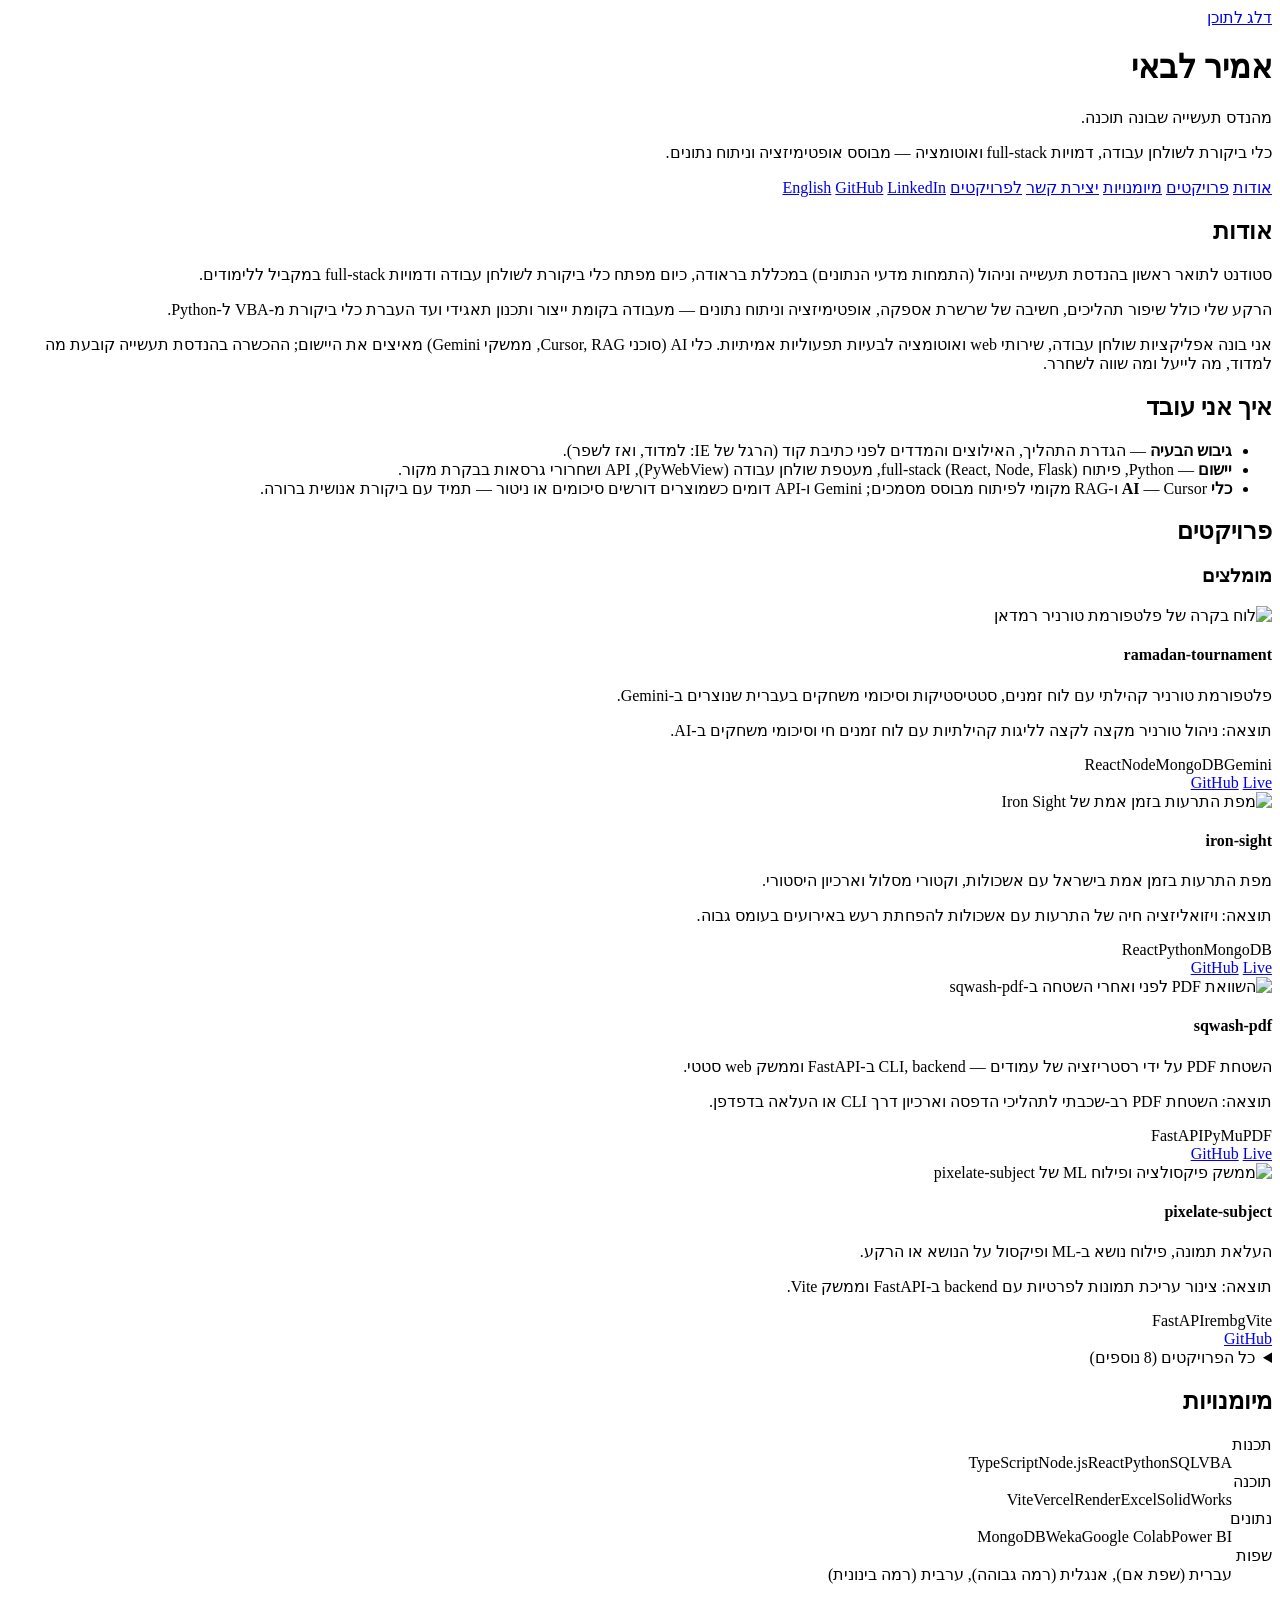
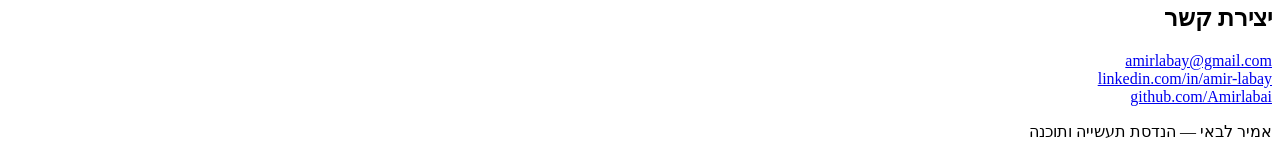
==== commit 5d27e7f6: "Fix asset paths for GitHub Pages project site. Use root-relative /portfolio/ URLs for CSS and images" ====
--- a/he.html
+++ b/he.html
@@ -6,7 +6,7 @@
   <title>אמיר לבאי — מהנדס תעשייה ומפתח תוכנה</title>
   <meta name="description" content="מהנדס תעשייה שבונה תוכנה. כלי ביקורת, אפליקציות web ואוטומציה בפיתוח מסייע-AI.">
   <link rel="canonical" href="https://amirlabai.github.io/portfolio/he.html">
-  <link rel="icon" href="favicon.svg" type="image/svg+xml">
+  <link rel="icon" href="/portfolio/favicon.svg" type="image/svg+xml">
   <meta property="og:type" content="website">
   <meta property="og:title" content="אמיר לבאי — תיק עבודות">
   <meta property="og:description" content="מהנדס תעשייה שבונה תוכנה. כלי ביקורת, אפליקציות web ואוטומציה בפיתוח מסייע-AI.">
@@ -16,7 +16,7 @@
   <meta name="twitter:title" content="אמיר לבאי — תיק עבודות">
   <meta name="twitter:description" content="מהנדס תעשייה שבונה תוכנה. כלי ביקורת, אפליקציות web ואוטומציה בפיתוח מסייע-AI.">
   <meta name="twitter:image" content="https://amirlabai.github.io/portfolio/images/og.svg">
-  <link rel="stylesheet" href="style.css">
+  <link rel="stylesheet" href="/portfolio/style.css">
   <script type="application/ld+json">
   {
     "@context": "https://schema.org",
@@ -50,7 +50,7 @@
         <a href="#contact">יצירת קשר</a>
         <a class="btn-cta" href="#projects">לפרויקטים</a>
         <span class="nav-links" aria-label="קישורים חיצוניים">
-          <a href="index.html" hreflang="en">English</a>
+          <a href="/portfolio/" hreflang="en">English</a>
           <a href="https://github.com/Amirlabai" rel="noopener noreferrer">GitHub</a>
           <a href="https://linkedin.com/in/amir-labay" rel="noopener noreferrer">LinkedIn</a>
         </span>
@@ -81,7 +81,7 @@
       <h3>מומלצים</h3>
       <div class="featured-cards">
         <article class="card--featured">
-          <img src="images/ramadan-tournament.svg" alt="לוח בקרה של פלטפורמת טורניר רמדאן" width="1200" height="675" loading="lazy">
+          <img src="/portfolio/images/ramadan-tournament.svg" alt="לוח בקרה של פלטפורמת טורניר רמדאן" width="1200" height="675" loading="lazy">
           <div class="card-body">
             <h4>ramadan-tournament</h4>
             <p>פלטפורמת טורניר קהילתי עם לוח זמנים, סטטיסטיקות וסיכומי משחקים בעברית שנוצרים ב-Gemini.</p>
@@ -95,7 +95,7 @@
         </article>
 
         <article class="card--featured">
-          <img src="images/iron-sight.svg" alt="מפת התרעות בזמן אמת של Iron Sight" width="1200" height="675" loading="lazy">
+          <img src="/portfolio/images/iron-sight.svg" alt="מפת התרעות בזמן אמת של Iron Sight" width="1200" height="675" loading="lazy">
           <div class="card-body">
             <h4>iron-sight</h4>
             <p>מפת התרעות בזמן אמת בישראל עם אשכולות, וקטורי מסלול וארכיון היסטורי.</p>
@@ -109,7 +109,7 @@
         </article>
 
         <article class="card--featured">
-          <img src="images/sqwash-pdf.svg" alt="השוואת PDF לפני ואחרי השטחה ב-sqwash-pdf" width="1200" height="675" loading="lazy">
+          <img src="/portfolio/images/sqwash-pdf.svg" alt="השוואת PDF לפני ואחרי השטחה ב-sqwash-pdf" width="1200" height="675" loading="lazy">
           <div class="card-body">
             <h4>sqwash-pdf</h4>
             <p>השטחת PDF על ידי רסטריזציה של עמודים — CLI, backend ב-FastAPI וממשק web סטטי.</p>
@@ -123,7 +123,7 @@
         </article>
 
         <article class="card--featured">
-          <img src="images/pixelate-subject.svg" alt="ממשק פיקסולציה ופילוח ML של pixelate-subject" width="1200" height="675" loading="lazy">
+          <img src="/portfolio/images/pixelate-subject.svg" alt="ממשק פיקסולציה ופילוח ML של pixelate-subject" width="1200" height="675" loading="lazy">
           <div class="card-body">
             <h4>pixelate-subject</h4>
             <p>העלאת תמונה, פילוח נושא ב-ML ופיקסול על הנושא או הרקע.</p>
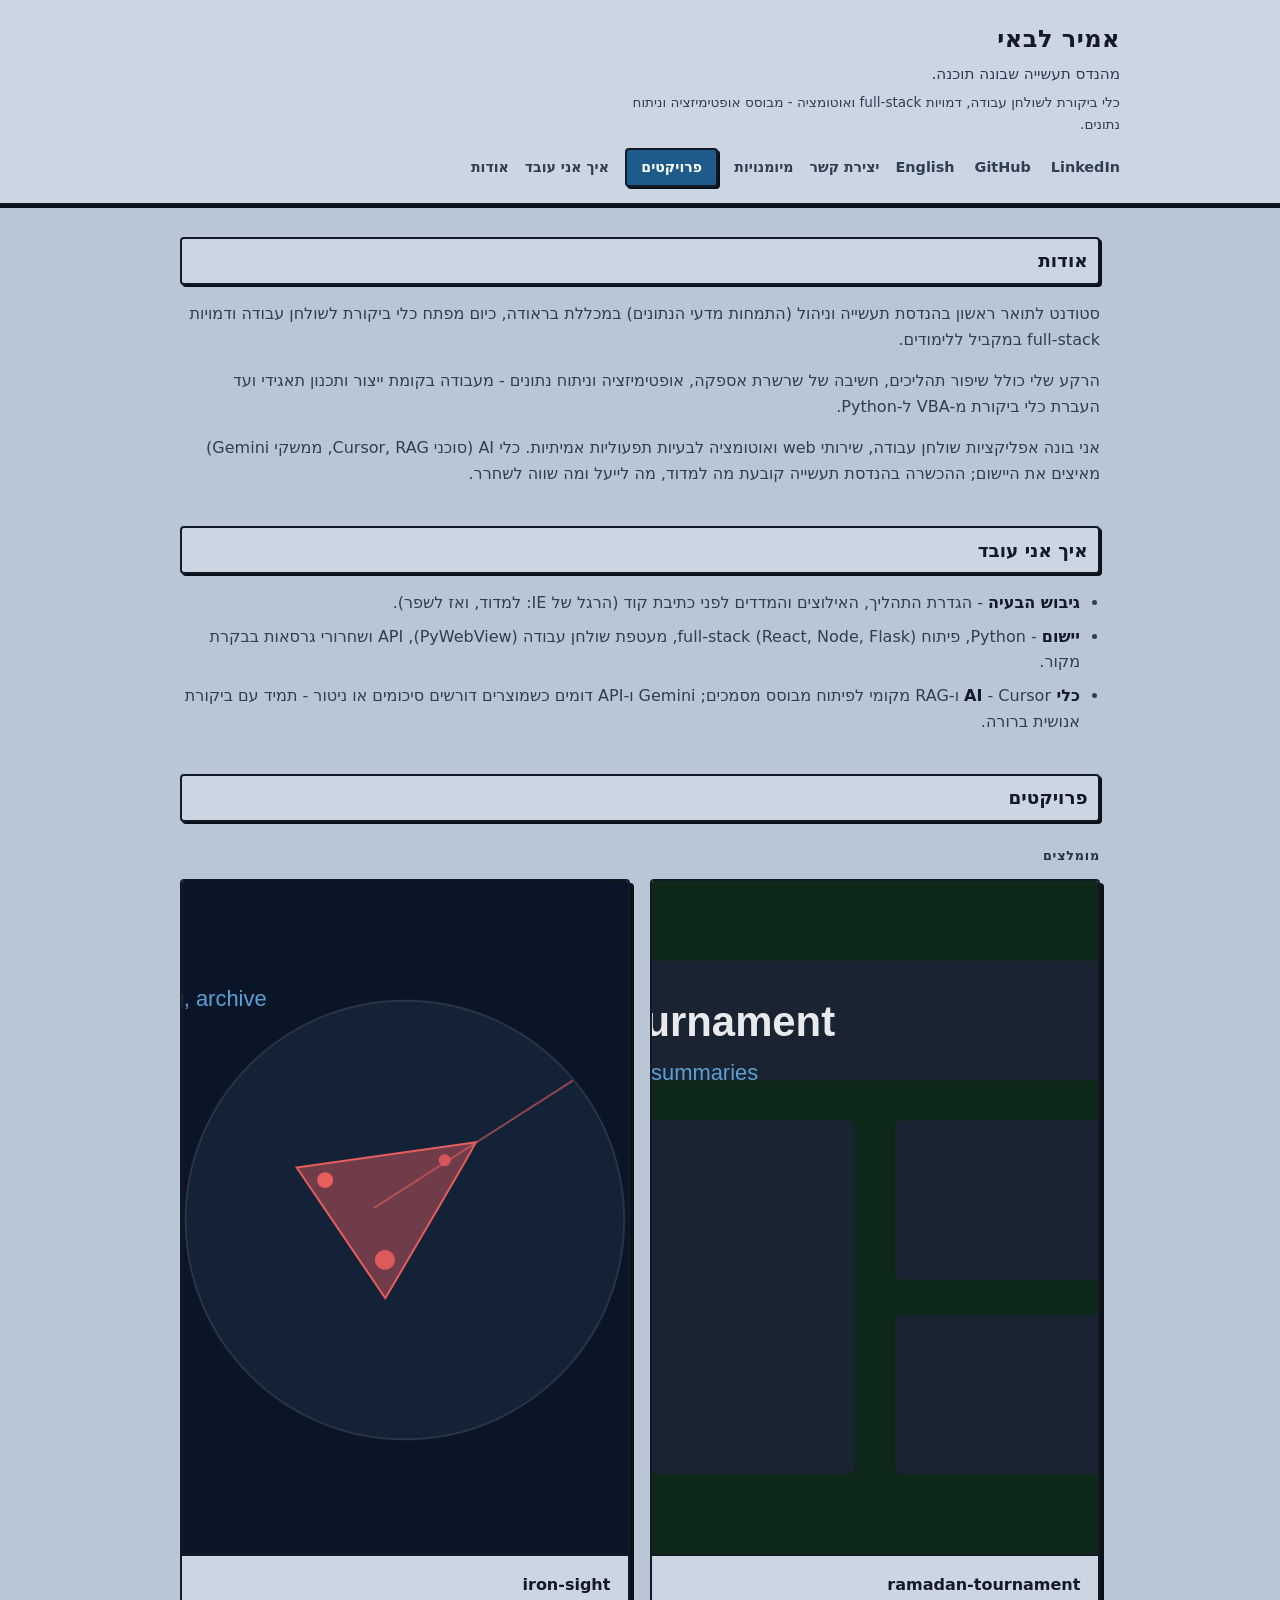
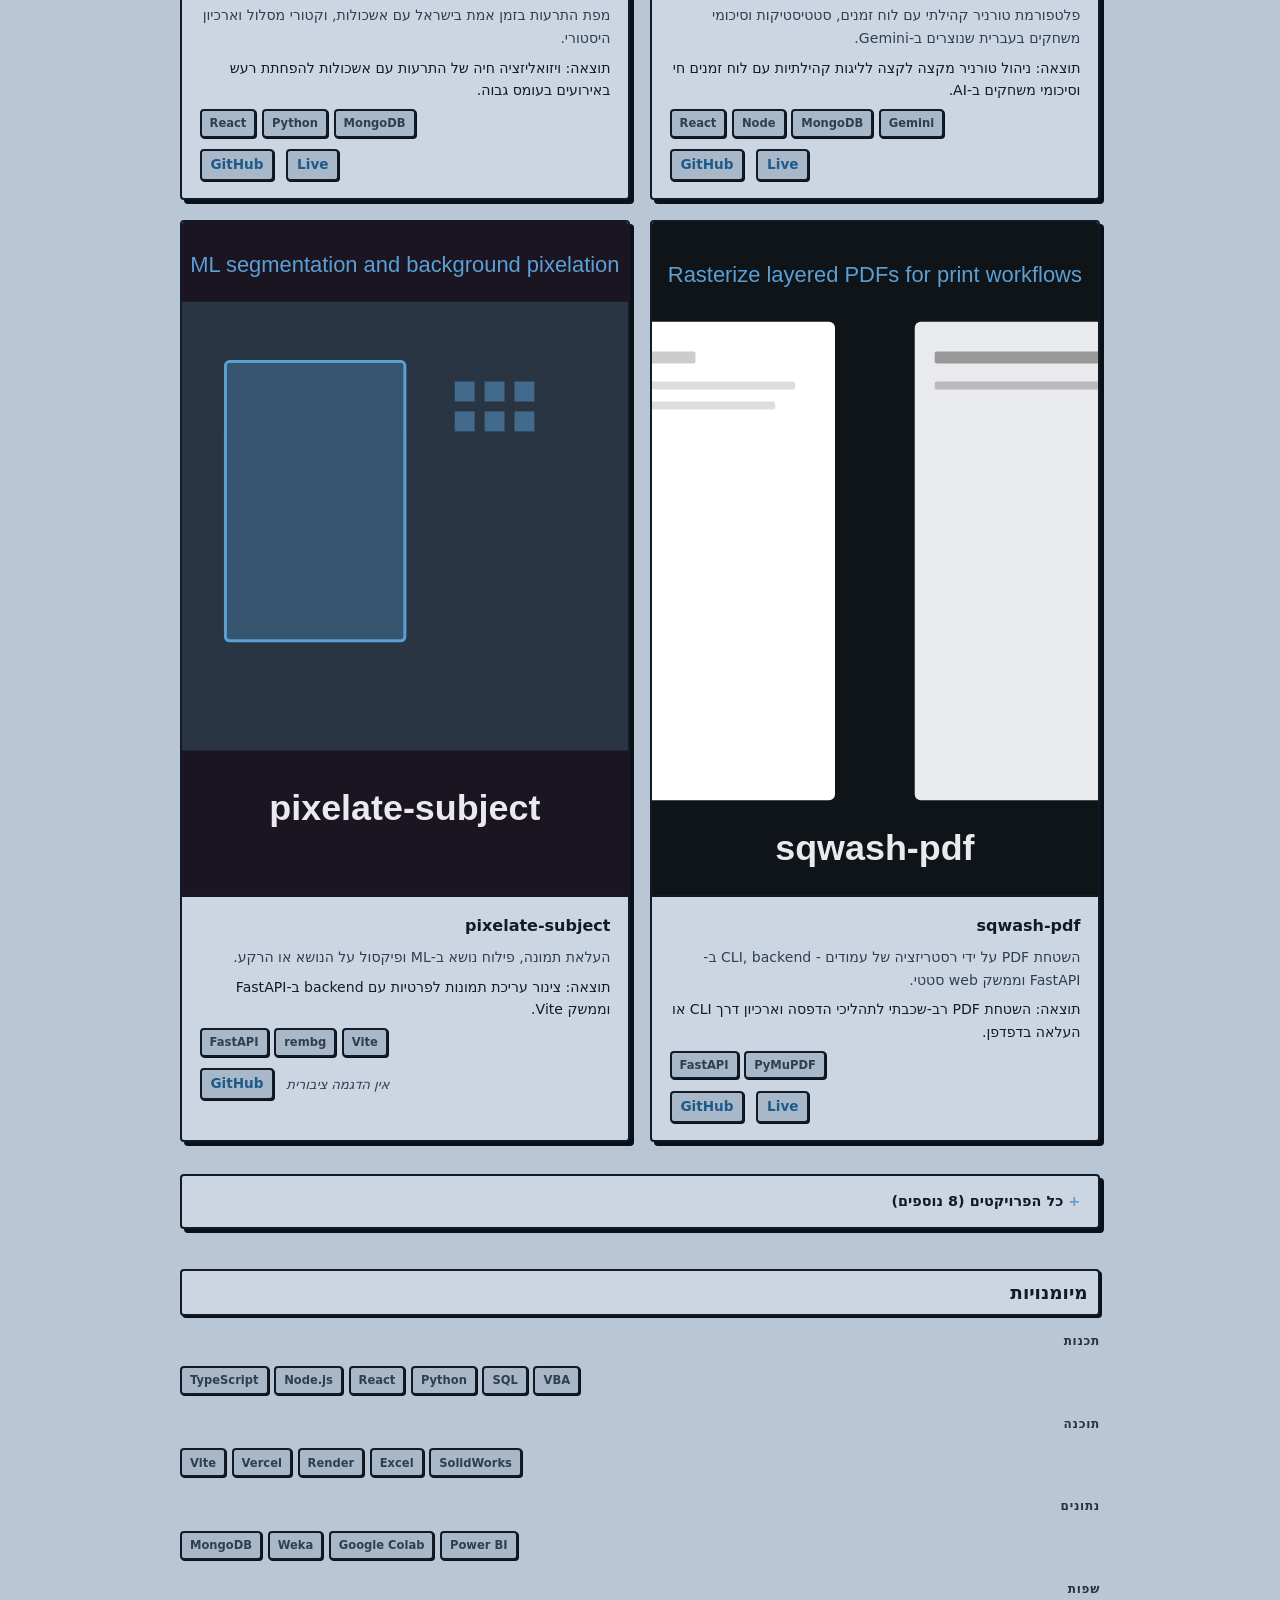
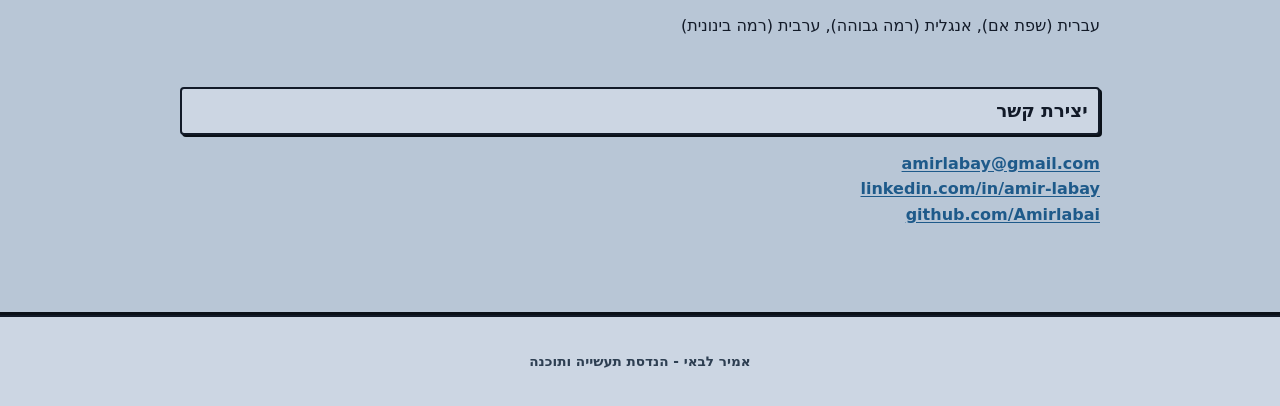
==== commit 428b312b: "feat(site): retro theme, a11y, sticky-header anchors Relative paths for local preview. Scoped link l" ====
--- a/he.html
+++ b/he.html
@@ -3,35 +3,23 @@
 <head>
   <meta charset="utf-8">
   <meta name="viewport" content="width=device-width, initial-scale=1">
-  <title>אמיר לבאי — מהנדס תעשייה ומפתח תוכנה</title>
+  <title>אמיר לבאי - מהנדס תעשייה ומפתח תוכנה</title>
   <meta name="description" content="מהנדס תעשייה שבונה תוכנה. כלי ביקורת, אפליקציות web ואוטומציה בפיתוח מסייע-AI.">
   <link rel="canonical" href="https://amirlabai.github.io/portfolio/he.html">
-  <link rel="icon" href="/portfolio/favicon.svg" type="image/svg+xml">
+  <link rel="alternate" hreflang="en" href="https://amirlabai.github.io/portfolio/">
+  <link rel="alternate" hreflang="he" href="https://amirlabai.github.io/portfolio/he.html">
+  <link rel="alternate" hreflang="x-default" href="https://amirlabai.github.io/portfolio/">
+  <link rel="icon" href="favicon.svg" type="image/svg+xml">
   <meta property="og:type" content="website">
-  <meta property="og:title" content="אמיר לבאי — תיק עבודות">
+  <meta property="og:title" content="אמיר לבאי - תיק עבודות">
   <meta property="og:description" content="מהנדס תעשייה שבונה תוכנה. כלי ביקורת, אפליקציות web ואוטומציה בפיתוח מסייע-AI.">
   <meta property="og:url" content="https://amirlabai.github.io/portfolio/he.html">
   <meta property="og:image" content="https://amirlabai.github.io/portfolio/images/og.svg">
   <meta name="twitter:card" content="summary_large_image">
-  <meta name="twitter:title" content="אמיר לבאי — תיק עבודות">
+  <meta name="twitter:title" content="אמיר לבאי - תיק עבודות">
   <meta name="twitter:description" content="מהנדס תעשייה שבונה תוכנה. כלי ביקורת, אפליקציות web ואוטומציה בפיתוח מסייע-AI.">
   <meta name="twitter:image" content="https://amirlabai.github.io/portfolio/images/og.svg">
-  <link rel="stylesheet" href="/portfolio/style.css">
-  <script type="application/ld+json">
-  {
-    "@context": "https://schema.org",
-    "@type": "Person",
-    "name": "Amir Labai",
-    "jobTitle": "Industrial Engineering Student & Software Developer",
-    "url": "https://amirlabai.github.io/portfolio/he.html",
-    "email": "amirlabay@gmail.com",
-    "sameAs": [
-      "https://github.com/Amirlabai",
-      "https://linkedin.com/in/amir-labay"
-    ],
-    "knowsAbout": ["Industrial Engineering", "Python", "React", "Audit Automation", "AI-assisted Development"]
-  }
-  </script>
+  <link rel="stylesheet" href="style.css">
 </head>
 <body>
   <a class="skip-link" href="#main">דלג לתוכן</a>
@@ -41,96 +29,97 @@
       <div>
         <h1>אמיר לבאי</h1>
         <p class="tagline">מהנדס תעשייה שבונה תוכנה.</p>
-        <p class="tagline-sub">כלי ביקורת לשולחן עבודה, דמויות full-stack ואוטומציה — מבוסס אופטימיזציה וניתוח נתונים.</p>
+        <p class="tagline-sub">כלי ביקורת לשולחן עבודה, דמויות full-stack ואוטומציה - מבוסס אופטימיזציה וניתוח נתונים.</p>
       </div>
       <nav class="site-nav" aria-label="ניווט ראשי">
         <a href="#about">אודות</a>
-        <a href="#projects">פרויקטים</a>
+        <a href="#how">איך אני עובד</a>
+        <a class="btn-cta" href="#projects">פרויקטים</a>
         <a href="#skills">מיומנויות</a>
         <a href="#contact">יצירת קשר</a>
-        <a class="btn-cta" href="#projects">לפרויקטים</a>
-        <span class="nav-links" aria-label="קישורים חיצוניים">
-          <a href="/portfolio/" hreflang="en">English</a>
-          <a href="https://github.com/Amirlabai" rel="noopener noreferrer">GitHub</a>
-          <a href="https://linkedin.com/in/amir-labay" rel="noopener noreferrer">LinkedIn</a>
-        </span>
+        <nav class="nav-links" aria-label="קישורים חיצוניים">
+          <a href="index.html" hreflang="en" lang="en">English</a>
+          <a href="https://github.com/Amirlabai" rel="noopener noreferrer" aria-label="אמיר לבאי ב-GitHub">GitHub</a>
+          <a href="https://linkedin.com/in/amir-labay" rel="noopener noreferrer" aria-label="אמיר לבאי ב-LinkedIn">LinkedIn</a>
+        </nav>
       </nav>
     </div>
   </header>
 
   <main id="main">
-    <section id="about">
-      <h2>אודות</h2>
+    <section>
+      <h2 id="about">אודות</h2>
       <p>סטודנט לתואר ראשון בהנדסת תעשייה וניהול (התמחות מדעי הנתונים) במכללת בראודה, כיום מפתח כלי ביקורת לשולחן עבודה ודמויות full-stack במקביל ללימודים.</p>
-      <p>הרקע שלי כולל שיפור תהליכים, חשיבה של שרשרת אספקה, אופטימיזציה וניתוח נתונים — מעבודה בקומת ייצור ותכנון תאגידי ועד העברת כלי ביקורת מ-VBA ל-Python.</p>
+      <p>הרקע שלי כולל שיפור תהליכים, חשיבה של שרשרת אספקה, אופטימיזציה וניתוח נתונים - מעבודה בקומת ייצור ותכנון תאגידי ועד העברת כלי ביקורת מ-VBA ל-Python.</p>
       <p>אני בונה אפליקציות שולחן עבודה, שירותי web ואוטומציה לבעיות תפעוליות אמיתיות. כלי AI (סוכני Cursor, RAG, ממשקי Gemini) מאיצים את היישום; ההכשרה בהנדסת תעשייה קובעת מה למדוד, מה לייעל ומה שווה לשחרר.</p>
     </section>
 
-    <section id="how">
-      <h2>איך אני עובד</h2>
+    <section>
+      <h2 id="how">איך אני עובד</h2>
       <ul class="how-list">
-        <li><strong>גיבוש הבעיה</strong> — הגדרת התהליך, האילוצים והמדדים לפני כתיבת קוד (הרגל של IE: למדוד, ואז לשפר).</li>
-        <li><strong>יישום</strong> — Python, פיתוח full-stack (React, Node, Flask), מעטפת שולחן עבודה (PyWebView), API ושחרורי גרסאות בבקרת מקור.</li>
-        <li><strong>כלי AI</strong> — Cursor ו-RAG מקומי לפיתוח מבוסס מסמכים; Gemini ו-API דומים כשמוצרים דורשים סיכומים או ניטור — תמיד עם ביקורת אנושית ברורה.</li>
+        <li><strong>גיבוש הבעיה</strong> - הגדרת התהליך, האילוצים והמדדים לפני כתיבת קוד (הרגל של IE: למדוד, ואז לשפר).</li>
+        <li><strong>יישום</strong> - Python, פיתוח full-stack (React, Node, Flask), מעטפת שולחן עבודה (PyWebView), API ושחרורי גרסאות בבקרת מקור.</li>
+        <li><strong>כלי AI</strong> - Cursor ו-RAG מקומי לפיתוח מבוסס מסמכים; Gemini ו-API דומים כשמוצרים דורשים סיכומים או ניטור - תמיד עם ביקורת אנושית ברורה.</li>
       </ul>
     </section>
 
-    <section id="projects">
-      <h2>פרויקטים</h2>
+    <section>
+      <h2 id="projects">פרויקטים</h2>
 
       <h3>מומלצים</h3>
       <div class="featured-cards">
         <article class="card--featured">
-          <img src="/portfolio/images/ramadan-tournament.svg" alt="לוח בקרה של פלטפורמת טורניר רמדאן" width="1200" height="675" loading="lazy">
+          <img src="images/ramadan-tournament.svg" alt="" width="1200" height="675">
           <div class="card-body">
             <h4>ramadan-tournament</h4>
             <p>פלטפורמת טורניר קהילתי עם לוח זמנים, סטטיסטיקות וסיכומי משחקים בעברית שנוצרים ב-Gemini.</p>
             <p class="outcome">תוצאה: ניהול טורניר מקצה לקצה לליגות קהילתיות עם לוח זמנים חי וסיכומי משחקים ב-AI.</p>
             <div class="tags"><span class="tag">React</span><span class="tag">Node</span><span class="tag">MongoDB</span><span class="tag">Gemini</span></div>
             <div class="card-links">
-              <a href="https://github.com/Amirlabai/ramadan-tournament" rel="noopener noreferrer">GitHub</a>
-              <a href="https://ramadan-tournament-client.vercel.app" rel="noopener noreferrer">Live</a>
-            </div>
-          </div>
-        </article>
-
-        <article class="card--featured">
-          <img src="/portfolio/images/iron-sight.svg" alt="מפת התרעות בזמן אמת של Iron Sight" width="1200" height="675" loading="lazy">
+              <a href="https://github.com/Amirlabai/ramadan-tournament" rel="noopener noreferrer" target="_blank" aria-label="ramadan-tournament ב-GitHub">GitHub</a>
+              <a href="https://ramadan-tournament-client.vercel.app" rel="noopener noreferrer" target="_blank" aria-label="הדגמה חיה של ramadan-tournament">Live</a>
+            </div>
+          </div>
+        </article>
+
+        <article class="card--featured">
+          <img src="images/iron-sight.svg" alt="" width="1200" height="675">
           <div class="card-body">
             <h4>iron-sight</h4>
             <p>מפת התרעות בזמן אמת בישראל עם אשכולות, וקטורי מסלול וארכיון היסטורי.</p>
             <p class="outcome">תוצאה: ויזואליזציה חיה של התרעות עם אשכולות להפחתת רעש באירועים בעומס גבוה.</p>
             <div class="tags"><span class="tag">React</span><span class="tag">Python</span><span class="tag">MongoDB</span></div>
             <div class="card-links">
-              <a href="https://github.com/Amirlabai/iron-sight" rel="noopener noreferrer">GitHub</a>
-              <a href="https://iron-sight-drab.vercel.app/" rel="noopener noreferrer">Live</a>
-            </div>
-          </div>
-        </article>
-
-        <article class="card--featured">
-          <img src="/portfolio/images/sqwash-pdf.svg" alt="השוואת PDF לפני ואחרי השטחה ב-sqwash-pdf" width="1200" height="675" loading="lazy">
+              <a href="https://github.com/Amirlabai/iron-sight" rel="noopener noreferrer" target="_blank" aria-label="iron-sight ב-GitHub">GitHub</a>
+              <a href="https://iron-sight-drab.vercel.app/" rel="noopener noreferrer" target="_blank" aria-label="הדגמה חיה של iron-sight">Live</a>
+            </div>
+          </div>
+        </article>
+
+        <article class="card--featured">
+          <img src="images/sqwash-pdf.svg" alt="" width="1200" height="675" loading="lazy">
           <div class="card-body">
             <h4>sqwash-pdf</h4>
-            <p>השטחת PDF על ידי רסטריזציה של עמודים — CLI, backend ב-FastAPI וממשק web סטטי.</p>
+            <p>השטחת PDF על ידי רסטריזציה של עמודים - CLI, backend ב-FastAPI וממשק web סטטי.</p>
             <p class="outcome">תוצאה: השטחת PDF רב-שכבתי לתהליכי הדפסה וארכיון דרך CLI או העלאה בדפדפן.</p>
             <div class="tags"><span class="tag">FastAPI</span><span class="tag">PyMuPDF</span></div>
             <div class="card-links">
-              <a href="https://github.com/Amirlabai/sqwash-pdf" rel="noopener noreferrer">GitHub</a>
-              <a href="https://sqwash-pdf.vercel.app" rel="noopener noreferrer">Live</a>
-            </div>
-          </div>
-        </article>
-
-        <article class="card--featured">
-          <img src="/portfolio/images/pixelate-subject.svg" alt="ממשק פיקסולציה ופילוח ML של pixelate-subject" width="1200" height="675" loading="lazy">
+              <a href="https://github.com/Amirlabai/sqwash-pdf" rel="noopener noreferrer" target="_blank" aria-label="sqwash-pdf ב-GitHub">GitHub</a>
+              <a href="https://sqwash-pdf.vercel.app" rel="noopener noreferrer" target="_blank" aria-label="הדגמה חיה של sqwash-pdf">Live</a>
+            </div>
+          </div>
+        </article>
+
+        <article class="card--featured">
+          <img src="images/pixelate-subject.svg" alt="" width="1200" height="675" loading="lazy">
           <div class="card-body">
             <h4>pixelate-subject</h4>
             <p>העלאת תמונה, פילוח נושא ב-ML ופיקסול על הנושא או הרקע.</p>
             <p class="outcome">תוצאה: צינור עריכת תמונות לפרטיות עם backend ב-FastAPI וממשק Vite.</p>
             <div class="tags"><span class="tag">FastAPI</span><span class="tag">rembg</span><span class="tag">Vite</span></div>
             <div class="card-links">
-              <a href="https://github.com/Amirlabai/pixelate-subject" rel="noopener noreferrer">GitHub</a>
+              <a href="https://github.com/Amirlabai/pixelate-subject" rel="noopener noreferrer" target="_blank" aria-label="pixelate-subject ב-GitHub">GitHub</a>
+              <span class="no-demo">אין הדגמה ציבורית</span>
             </div>
           </div>
         </article>
@@ -168,7 +157,7 @@
             <h4>ספריית קבצים קהילתית</h4>
             <p>אפליקציית שיתוף קבצים לקמפוס: API ב-Flask, ממשק Angular, אימות session ותהליכי אישור מנהל.</p>
             <div class="tags"><span class="tag">Flask</span><span class="tag">Angular</span></div>
-            <div class="card-links"><a href="https://github.com/Amirlabai/Librery_Server" rel="noopener noreferrer">GitHub</a></div>
+            <div class="card-links"><a href="https://github.com/Amirlabai/Librery_Server" rel="noopener noreferrer" target="_blank" aria-label="ספריית קבצים קהילתית ב-GitHub">GitHub</a></div>
           </li>
           <li>
             <h4>doc-tools</h4>
@@ -179,14 +168,14 @@
             <h4>Video-Editor</h4>
             <p>אפליקציית Windows לשולחן העבודה ו-CLI לדחיסה, שינוי קנה מידה וחיבור וידאו ב-FFmpeg.</p>
             <div class="tags"><span class="tag">Python</span><span class="tag">PyWebView</span><span class="tag">FFmpeg</span></div>
-            <div class="card-links"><a href="https://github.com/Amirlabai/Video-Editor" rel="noopener noreferrer">GitHub</a></div>
+            <div class="card-links"><a href="https://github.com/Amirlabai/Video-Editor" rel="noopener noreferrer" target="_blank" aria-label="Video-Editor ב-GitHub">GitHub</a></div>
           </li>
         </ul>
       </details>
     </section>
 
-    <section id="skills">
-      <h2>מיומנויות</h2>
+    <section>
+      <h2 id="skills">מיומנויות</h2>
       <dl class="skills-grid">
         <dt>תכנות</dt>
         <dd><span class="skill-pills"><span class="tag">TypeScript</span><span class="tag">Node.js</span><span class="tag">React</span><span class="tag">Python</span><span class="tag">SQL</span><span class="tag">VBA</span></span></dd>
@@ -199,8 +188,8 @@
       </dl>
     </section>
 
-    <section id="contact">
-      <h2>יצירת קשר</h2>
+    <section>
+      <h2 id="contact">יצירת קשר</h2>
       <p>
         <a href="mailto:amirlabay@gmail.com">amirlabay@gmail.com</a><br>
         <a href="https://linkedin.com/in/amir-labay" rel="noopener noreferrer">linkedin.com/in/amir-labay</a><br>
@@ -210,7 +199,7 @@
   </main>
 
   <footer>
-    <p>אמיר לבאי — הנדסת תעשייה ותוכנה</p>
+    <p>אמיר לבאי - הנדסת תעשייה ותוכנה</p>
   </footer>
 </body>
 </html>
--- a/style.css
+++ b/style.css
@@ -0,0 +1,547 @@
+:root {
+  --bg: #b8c6d6;
+  --surface: #ccd6e3;
+  --bg-alt: #a8b8c8;
+  --text: #121a28;
+  --muted: #2e3f52;
+  --label: #243444;
+  --accent: #5b9fd4;
+  --accent-strong: #1e5a8a;
+  --border: #121a28;
+  --shadow: #0a1018;
+  --on-accent: #ffffff;
+  --max: 960px;
+  --focus: #2d7aad;
+  --retro-border-w: 2px;
+  --retro-border: var(--retro-border-w) solid var(--border);
+  --retro-shadow: 4px 4px 0 var(--shadow);
+  --retro-shadow-sm: 2px 2px 0 var(--shadow);
+  --retro-radius: 4px;
+  --header-height: 13rem;
+  --header-gap: 1.25rem;
+  --header-offset: calc(var(--header-height) + var(--header-gap));
+}
+
+*,
+*::before,
+*::after {
+  box-sizing: border-box;
+}
+
+html {
+  scroll-behavior: smooth;
+}
+
+body {
+  margin: 0;
+  font-family: system-ui, -apple-system, "Segoe UI", Roboto, sans-serif;
+  background: var(--bg);
+  color: var(--text);
+  line-height: 1.6;
+}
+
+a {
+  color: var(--accent-strong);
+  font-weight: 600;
+  text-decoration: underline;
+  text-underline-offset: 0.15em;
+}
+
+a:hover {
+  color: var(--focus);
+}
+
+.site-nav a,
+.card-links a {
+  text-decoration: none;
+}
+
+.site-nav a:hover,
+.card-links a:hover {
+  text-decoration: underline;
+}
+
+a:focus-visible,
+button:focus-visible,
+summary:focus-visible {
+  outline: 2px solid var(--focus);
+  outline-offset: 2px;
+  text-decoration: underline;
+}
+
+.skip-link {
+  position: absolute;
+  top: -100px;
+  left: 16px;
+  z-index: 1000;
+  padding: 0.5rem 1rem;
+  background: var(--accent);
+  color: var(--on-accent);
+  border: var(--retro-border);
+  border-radius: var(--retro-radius);
+  box-shadow: var(--retro-shadow-sm);
+  font-weight: 700;
+  text-decoration: none;
+}
+
+.skip-link:focus {
+  top: 0.75rem;
+}
+
+header {
+  border-bottom: var(--retro-border);
+  padding: 1.25rem 1.25rem 1rem;
+  position: sticky;
+  top: 0;
+  z-index: 10;
+  background: var(--surface);
+  box-shadow: 0 3px 0 var(--shadow);
+}
+
+.header-inner {
+  max-width: var(--max);
+  margin: 0 auto;
+  display: flex;
+  flex-wrap: wrap;
+  align-items: flex-start;
+  justify-content: space-between;
+  gap: 0.75rem 1.5rem;
+}
+
+header h1 {
+  margin: 0;
+  font-size: 1.5rem;
+  font-weight: 800;
+  letter-spacing: 0.02em;
+}
+
+.tagline {
+  margin: 0.25rem 0 0;
+  color: var(--muted);
+  font-size: 0.95rem;
+  font-weight: 500;
+  max-width: 32rem;
+}
+
+.tagline-sub {
+  margin: 0.35rem 0 0;
+  color: var(--muted);
+  font-size: 0.85rem;
+  max-width: 32rem;
+}
+
+.site-nav {
+  display: flex;
+  flex-wrap: wrap;
+  align-items: center;
+  gap: 0.5rem 1rem;
+  font-size: 0.88rem;
+}
+
+.site-nav a {
+  color: var(--muted);
+  text-decoration: none;
+  font-weight: 600;
+}
+
+.site-nav a:hover,
+.site-nav a:focus-visible {
+  color: var(--text);
+}
+
+.nav-links {
+  display: flex;
+  flex-wrap: wrap;
+  gap: 0.75rem 1.25rem;
+  font-size: 0.9rem;
+}
+
+.btn-cta {
+  display: inline-block;
+  padding: 0.4rem 0.9rem;
+  border: var(--retro-border);
+  border-radius: var(--retro-radius);
+  background: var(--accent-strong);
+  color: var(--on-accent);
+  text-decoration: none;
+  font-size: 0.88rem;
+  font-weight: 700;
+  white-space: nowrap;
+  box-shadow: var(--retro-shadow-sm);
+}
+
+.btn-cta:focus-visible {
+  text-decoration: none;
+}
+
+.site-nav a.btn-cta {
+  color: var(--on-accent);
+}
+
+.site-nav a.btn-cta:hover,
+.site-nav a.btn-cta:focus-visible {
+  color: var(--on-accent);
+  background: var(--border);
+  text-decoration: none;
+}
+
+.btn-cta:hover {
+  background: var(--border);
+  color: var(--on-accent);
+}
+
+main {
+  max-width: var(--max);
+  margin: 0 auto;
+  padding: 2rem 1.25rem 3rem;
+}
+
+section {
+  margin-bottom: 2.5rem;
+}
+
+section h2 {
+  margin: 0 0 1rem;
+  font-size: 1.15rem;
+  font-weight: 800;
+  color: var(--text);
+  border: var(--retro-border);
+  border-radius: var(--retro-radius);
+  padding: 0.45rem 0.65rem;
+  box-shadow: var(--retro-shadow-sm);
+  background: var(--surface);
+}
+
+section h2[id],
+#main {
+  scroll-margin-top: var(--header-offset);
+}
+
+section h3 {
+  margin: 1.5rem 0 0.75rem;
+  font-size: 0.8rem;
+  font-weight: 700;
+  text-transform: uppercase;
+  letter-spacing: 0.06em;
+  color: var(--label);
+}
+
+section p,
+section li {
+  color: var(--muted);
+}
+
+section ul {
+  margin: 0;
+  padding-left: 1.25rem;
+}
+
+.how-list li {
+  margin-bottom: 0.5rem;
+}
+
+.how-list strong {
+  color: var(--text);
+}
+
+.skills-grid {
+  display: grid;
+  gap: 0.75rem;
+}
+
+.skills-grid dt {
+  font-size: 0.75rem;
+  text-transform: uppercase;
+  letter-spacing: 0.06em;
+  color: var(--label);
+  font-weight: 700;
+  margin-bottom: 0.15rem;
+}
+
+.skills-grid dd {
+  margin: 0 0 0.5rem;
+  color: var(--text);
+}
+
+.skill-pills {
+  display: flex;
+  flex-wrap: wrap;
+  gap: 0.35rem;
+}
+
+.featured-cards {
+  display: grid;
+  grid-template-columns: 1fr;
+  gap: 1.25rem;
+}
+
+@media (min-width: 640px) {
+  .featured-cards {
+    grid-template-columns: repeat(2, 1fr);
+  }
+}
+
+.card--featured {
+  background: var(--surface);
+  border: var(--retro-border);
+  border-radius: var(--retro-radius);
+  box-shadow: var(--retro-shadow);
+  overflow: hidden;
+  display: flex;
+  flex-direction: column;
+}
+
+.card--featured img {
+  width: 100%;
+  aspect-ratio: 16 / 9;
+  object-fit: cover;
+  display: block;
+  background: var(--bg-alt);
+  border-bottom: var(--retro-border);
+}
+
+.card-body {
+  padding: 1rem 1.1rem 1.1rem;
+  display: flex;
+  flex-direction: column;
+  gap: 0.45rem;
+  flex: 1;
+}
+
+.card--featured h4 {
+  margin: 0;
+  font-size: 1rem;
+  font-weight: 700;
+  color: var(--text);
+}
+
+.card--featured p {
+  margin: 0;
+  font-size: 0.88rem;
+}
+
+.outcome {
+  margin: 0;
+  font-size: 0.82rem;
+  color: var(--text);
+  font-weight: 500;
+}
+
+.tags {
+  display: flex;
+  flex-wrap: wrap;
+  gap: 0.35rem;
+}
+
+.tag {
+  font-size: 0.72rem;
+  padding: 0.2rem 0.5rem;
+  border-radius: var(--retro-radius);
+  background: var(--bg-alt);
+  border: var(--retro-border);
+  color: var(--muted);
+  font-weight: 600;
+  box-shadow: 1px 1px 0 var(--shadow);
+}
+
+.tag--private {
+  border-color: var(--border);
+  color: var(--muted);
+  font-style: italic;
+}
+
+.card-links {
+  display: flex;
+  flex-wrap: wrap;
+  align-items: center;
+  gap: 0.75rem;
+  font-size: 0.85rem;
+  margin-top: 0.25rem;
+}
+
+.no-demo {
+  font-size: 0.82rem;
+  color: var(--muted);
+  font-style: italic;
+  font-weight: 500;
+}
+
+.card-links a {
+  display: inline-block;
+  padding: 0.2rem 0.55rem;
+  border: var(--retro-border);
+  border-radius: var(--retro-radius);
+  background: var(--bg-alt);
+  box-shadow: 1px 1px 0 var(--shadow);
+  text-decoration: none;
+}
+
+.card-links a:hover {
+  background: var(--surface);
+}
+
+.project-more {
+  margin-top: 2rem;
+  border: var(--retro-border);
+  border-radius: var(--retro-radius);
+  background: var(--surface);
+  box-shadow: var(--retro-shadow);
+}
+
+.project-more summary {
+  padding: 0.85rem 1.1rem;
+  cursor: pointer;
+  font-size: 0.9rem;
+  font-weight: 700;
+  color: var(--text);
+  list-style: none;
+}
+
+.project-more summary::-webkit-details-marker {
+  display: none;
+}
+
+.project-more summary::before {
+  content: "+ ";
+  color: var(--accent);
+  font-weight: 800;
+}
+
+.project-more[open] summary::before {
+  content: "− ";
+}
+
+.project-more[open] summary {
+  border-bottom: var(--retro-border);
+}
+
+.project-list {
+  margin: 0;
+  padding: 0;
+  list-style: none;
+}
+
+.project-list li {
+  padding: 0.85rem 1.1rem;
+  border-bottom: var(--retro-border);
+}
+
+.project-list li:last-child {
+  border-bottom: none;
+}
+
+.project-list h4 {
+  margin: 0 0 0.2rem;
+  font-size: 0.95rem;
+  font-weight: 700;
+  color: var(--text);
+}
+
+.project-list p {
+  margin: 0 0 0.4rem;
+  font-size: 0.84rem;
+}
+
+.project-list .tags {
+  margin-bottom: 0.35rem;
+}
+
+.project-list .card-links {
+  margin-top: 0;
+}
+
+#contact a {
+  display: inline-block;
+  margin-bottom: 0.15rem;
+}
+
+footer {
+  border-top: var(--retro-border);
+  padding: 1.25rem;
+  text-align: center;
+  font-size: 0.85rem;
+  font-weight: 600;
+  color: var(--muted);
+  background: var(--surface);
+  box-shadow: 0 -3px 0 var(--shadow);
+}
+
+html[dir="rtl"] .how-list,
+html[dir="rtl"] section ul {
+  padding-right: 1.25rem;
+  padding-left: 0;
+}
+
+html[dir="rtl"] .header-inner > div {
+  text-align: right;
+}
+
+html[dir="rtl"] .skip-link {
+  left: auto;
+  right: 16px;
+}
+
+html[dir="rtl"] .site-nav,
+html[dir="rtl"] .nav-links,
+html[dir="rtl"] .card-links,
+html[dir="rtl"] .tags,
+html[dir="rtl"] .skill-pills {
+  flex-direction: row-reverse;
+}
+
+html[dir="rtl"] .project-more summary::before {
+  content: "+ ";
+}
+
+html[dir="rtl"] .project-more[open] summary::before {
+  content: "− ";
+}
+
+@media (prefers-contrast: more) {
+  :root {
+    --border: #0a0e14;
+    --muted: #1e2a38;
+    --label: #121a28;
+    --retro-shadow: none;
+    --retro-shadow-sm: none;
+  }
+
+  header,
+  footer,
+  section h2,
+  .card--featured,
+  .project-more,
+  .tag,
+  .card-links a,
+  .btn-cta {
+    box-shadow: none;
+  }
+}
+
+@media (max-width: 1100px) {
+  :root {
+    --header-height: 13rem;
+  }
+}
+
+@media (max-width: 900px) {
+  :root {
+    --header-height: 9.5rem;
+  }
+}
+
+@media (max-width: 639px) {
+  .tagline-sub {
+    display: none;
+  }
+
+  :root {
+    --header-height: 13rem;
+  }
+}
+
+@media (prefers-reduced-motion: reduce) {
+  html {
+    scroll-behavior: auto;
+  }
+}
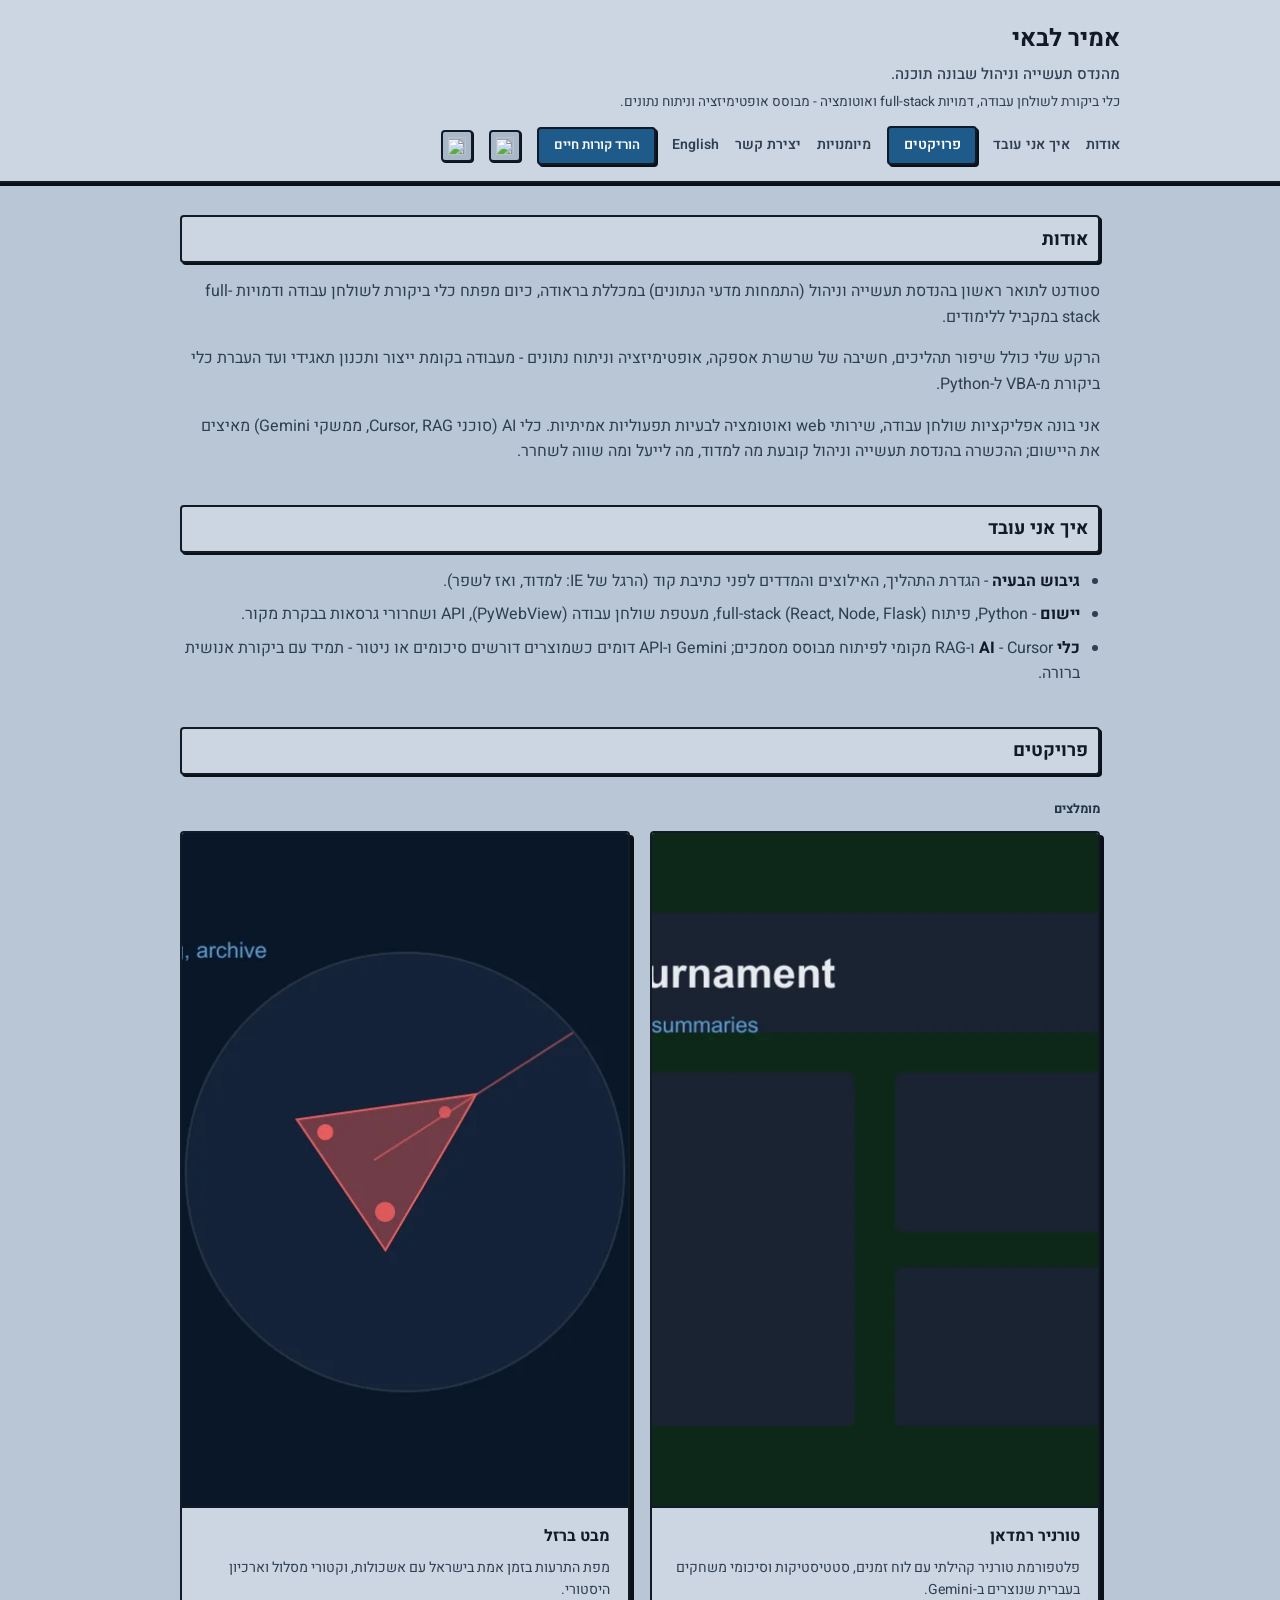
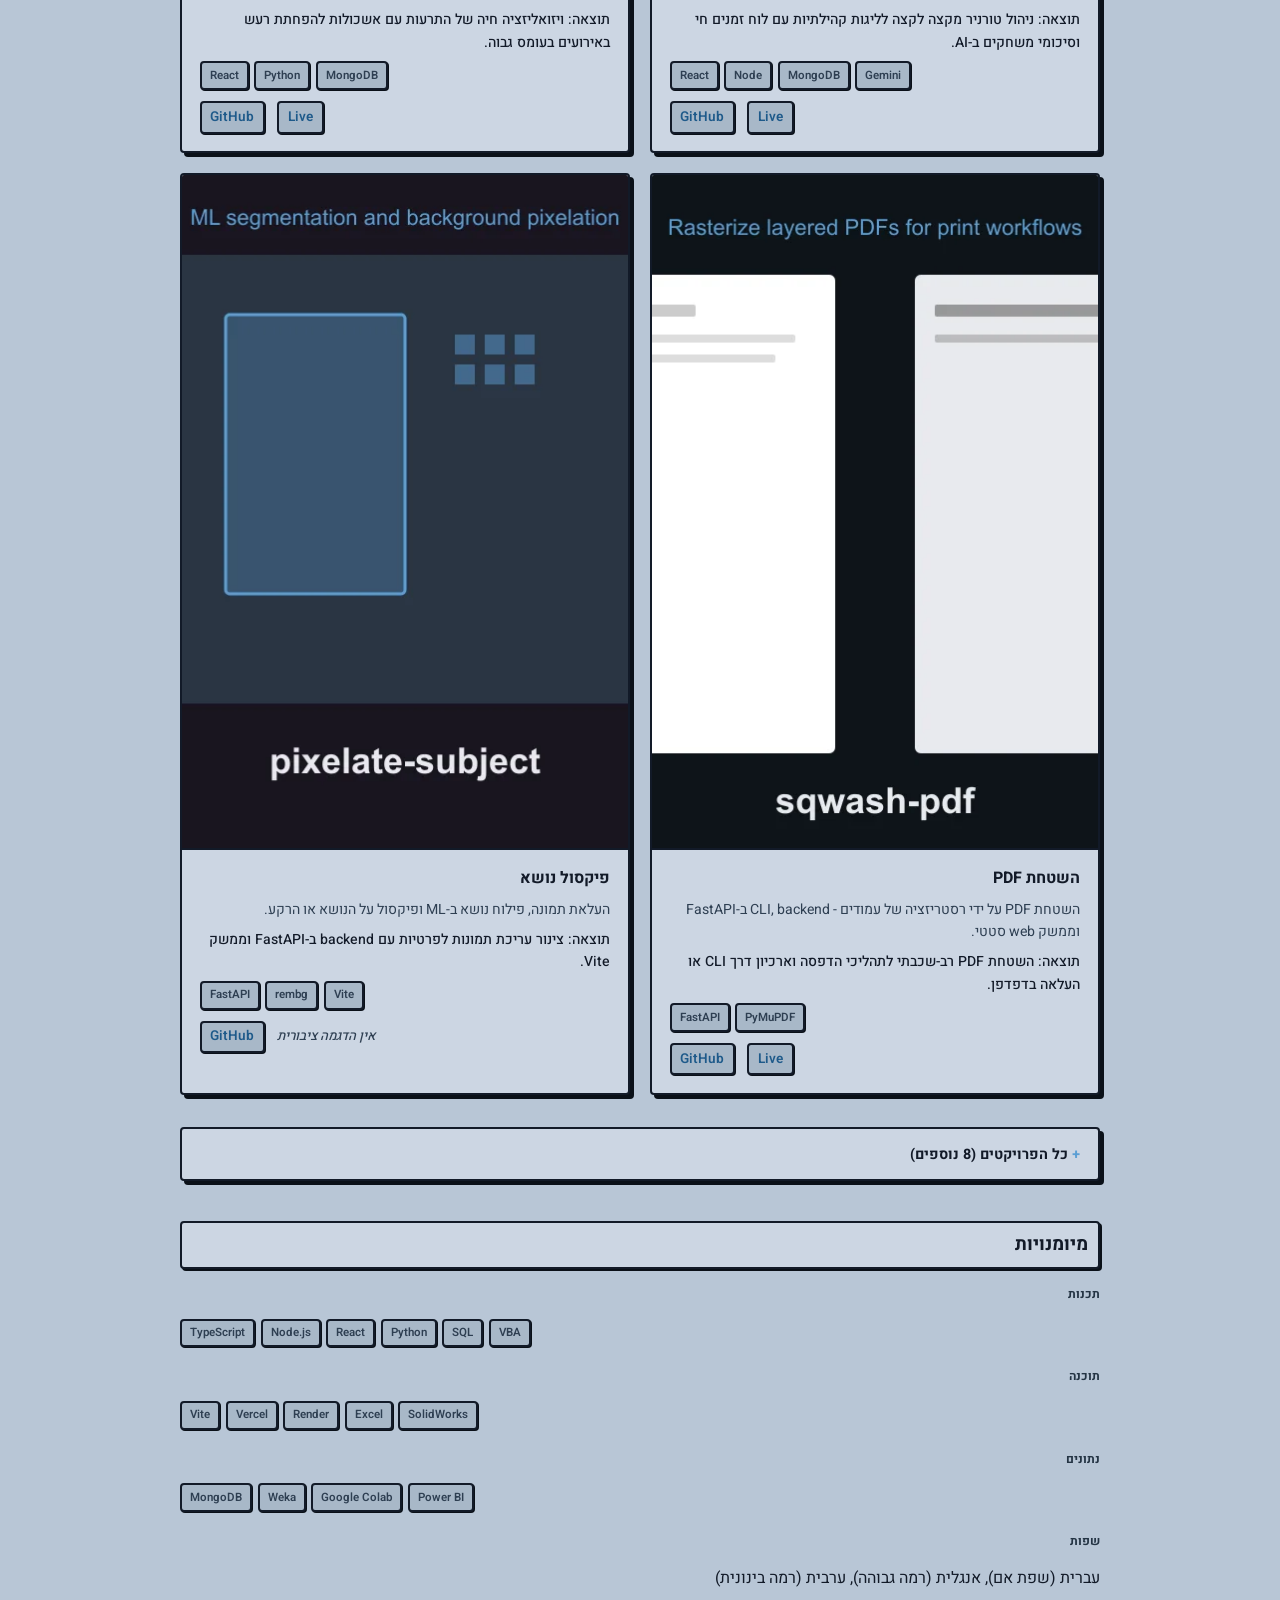
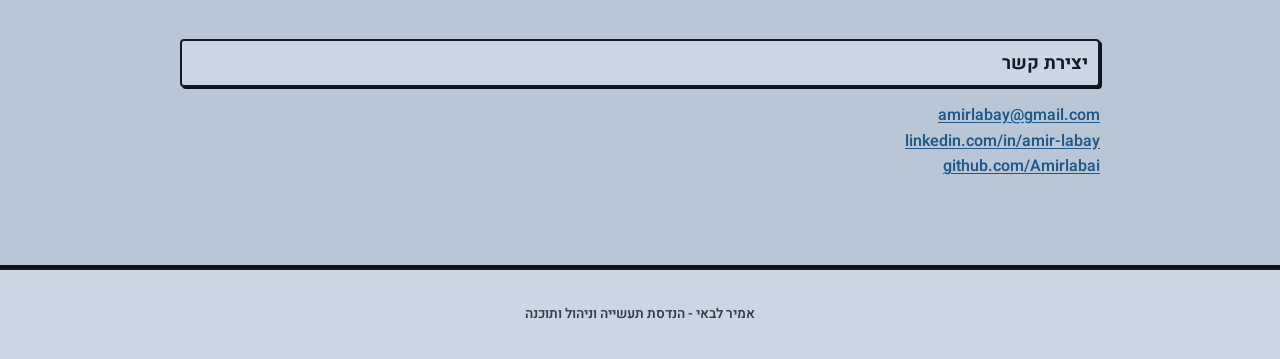
==== commit a043d43a: "feat(site): add CV download and header icons Static deploy on main. WebP previews, Heebo RTL nav.  C" ====
--- a/he.html
+++ b/he.html
@@ -3,23 +3,41 @@
 <head>
   <meta charset="utf-8">
   <meta name="viewport" content="width=device-width, initial-scale=1">
-  <title>אמיר לבאי - מהנדס תעשייה ומפתח תוכנה</title>
-  <meta name="description" content="מהנדס תעשייה שבונה תוכנה. כלי ביקורת, אפליקציות web ואוטומציה בפיתוח מסייע-AI.">
+  <title>אמיר לבאי - מהנדס תעשייה וניהול ומפתח תוכנה</title>
+  <meta name="description" content="מהנדס תעשייה וניהול שבונה תוכנה. כלי ביקורת, אפליקציות web ואוטומציה בפיתוח מסייע-AI.">
   <link rel="canonical" href="https://amirlabai.github.io/portfolio/he.html">
   <link rel="alternate" hreflang="en" href="https://amirlabai.github.io/portfolio/">
   <link rel="alternate" hreflang="he" href="https://amirlabai.github.io/portfolio/he.html">
   <link rel="alternate" hreflang="x-default" href="https://amirlabai.github.io/portfolio/">
   <link rel="icon" href="favicon.svg" type="image/svg+xml">
+  <link rel="preconnect" href="https://fonts.googleapis.com">
+  <link rel="preconnect" href="https://fonts.gstatic.com" crossorigin>
+  <link href="https://fonts.googleapis.com/css2?family=Heebo:wght@400;500;600;700;800&display=swap" rel="stylesheet">
   <meta property="og:type" content="website">
   <meta property="og:title" content="אמיר לבאי - תיק עבודות">
-  <meta property="og:description" content="מהנדס תעשייה שבונה תוכנה. כלי ביקורת, אפליקציות web ואוטומציה בפיתוח מסייע-AI.">
+  <meta property="og:description" content="מהנדס תעשייה וניהול שבונה תוכנה. כלי ביקורת, אפליקציות web ואוטומציה בפיתוח מסייע-AI.">
   <meta property="og:url" content="https://amirlabai.github.io/portfolio/he.html">
   <meta property="og:image" content="https://amirlabai.github.io/portfolio/images/og.svg">
   <meta name="twitter:card" content="summary_large_image">
   <meta name="twitter:title" content="אמיר לבאי - תיק עבודות">
-  <meta name="twitter:description" content="מהנדס תעשייה שבונה תוכנה. כלי ביקורת, אפליקציות web ואוטומציה בפיתוח מסייע-AI.">
+  <meta name="twitter:description" content="מהנדס תעשייה וניהול שבונה תוכנה. כלי ביקורת, אפליקציות web ואוטומציה בפיתוח מסייע-AI.">
   <meta name="twitter:image" content="https://amirlabai.github.io/portfolio/images/og.svg">
   <link rel="stylesheet" href="style.css">
+  <script type="application/ld+json">
+  {
+    "@context": "https://schema.org",
+    "@type": "Person",
+    "name": "אמיר לבאי",
+    "jobTitle": "סטודנט להנדסת תעשייה וניהול ומפתח תוכנה",
+    "url": "https://amirlabai.github.io/portfolio/he.html",
+    "email": "amirlabay@gmail.com",
+    "sameAs": [
+      "https://github.com/Amirlabai",
+      "https://linkedin.com/in/amir-labay"
+    ],
+    "knowsAbout": ["הנדסת תעשייה וניהול", "Python", "React", "אוטומציית ביקורת", "פיתוח מסייע-AI"]
+  }
+  </script>
 </head>
 <body>
   <a class="skip-link" href="#main">דלג לתוכן</a>
@@ -28,7 +46,7 @@
     <div class="header-inner">
       <div>
         <h1>אמיר לבאי</h1>
-        <p class="tagline">מהנדס תעשייה שבונה תוכנה.</p>
+        <p class="tagline">מהנדס תעשייה וניהול שבונה תוכנה.</p>
         <p class="tagline-sub">כלי ביקורת לשולחן עבודה, דמויות full-stack ואוטומציה - מבוסס אופטימיזציה וניתוח נתונים.</p>
       </div>
       <nav class="site-nav" aria-label="ניווט ראשי">
@@ -37,11 +55,16 @@
         <a class="btn-cta" href="#projects">פרויקטים</a>
         <a href="#skills">מיומנויות</a>
         <a href="#contact">יצירת קשר</a>
-        <nav class="nav-links" aria-label="קישורים חיצוניים">
+        <span class="nav-links" role="group" aria-label="קישורים חיצוניים">
           <a href="index.html" hreflang="en" lang="en">English</a>
-          <a href="https://github.com/Amirlabai" rel="noopener noreferrer" aria-label="אמיר לבאי ב-GitHub">GitHub</a>
-          <a href="https://linkedin.com/in/amir-labay" rel="noopener noreferrer" aria-label="אמיר לבאי ב-LinkedIn">LinkedIn</a>
-        </nav>
+          <a href="amir-labai-cv.pdf" download class="btn-cta btn-cta--cv">הורד קורות חיים</a>
+          <a href="https://github.com/Amirlabai" rel="noopener noreferrer" target="_blank" aria-label="אמיר לבאי ב-GitHub" class="nav-icon-btn">
+            <img src="https://cdn.jsdelivr.net/gh/devicons/devicon/icons/github/github-original.svg" alt="" width="18" height="18">
+          </a>
+          <a href="https://linkedin.com/in/amir-labay" rel="noopener noreferrer" target="_blank" aria-label="אמיר לבאי ב-LinkedIn" class="nav-icon-btn">
+            <img src="https://cdn.jsdelivr.net/gh/devicons/devicon/icons/linkedin/linkedin-original.svg" alt="" width="18" height="18">
+          </a>
+        </span>
       </nav>
     </div>
   </header>
@@ -51,7 +74,7 @@
       <h2 id="about">אודות</h2>
       <p>סטודנט לתואר ראשון בהנדסת תעשייה וניהול (התמחות מדעי הנתונים) במכללת בראודה, כיום מפתח כלי ביקורת לשולחן עבודה ודמויות full-stack במקביל ללימודים.</p>
       <p>הרקע שלי כולל שיפור תהליכים, חשיבה של שרשרת אספקה, אופטימיזציה וניתוח נתונים - מעבודה בקומת ייצור ותכנון תאגידי ועד העברת כלי ביקורת מ-VBA ל-Python.</p>
-      <p>אני בונה אפליקציות שולחן עבודה, שירותי web ואוטומציה לבעיות תפעוליות אמיתיות. כלי AI (סוכני Cursor, RAG, ממשקי Gemini) מאיצים את היישום; ההכשרה בהנדסת תעשייה קובעת מה למדוד, מה לייעל ומה שווה לשחרר.</p>
+      <p>אני בונה אפליקציות שולחן עבודה, שירותי web ואוטומציה לבעיות תפעוליות אמיתיות. כלי AI (סוכני Cursor, RAG, ממשקי Gemini) מאיצים את היישום; ההכשרה בהנדסת תעשייה וניהול קובעת מה למדוד, מה לייעל ומה שווה לשחרר.</p>
     </section>
 
     <section>
@@ -69,56 +92,56 @@
       <h3>מומלצים</h3>
       <div class="featured-cards">
         <article class="card--featured">
-          <img src="images/ramadan-tournament.svg" alt="" width="1200" height="675">
-          <div class="card-body">
-            <h4>ramadan-tournament</h4>
+          <img src="images/ramadan-tournament.webp" alt="תצוגה מקדימה של פלטפורמת Ramadan Tournament" width="1200" height="675">
+          <div class="card-body">
+            <h4>טורניר רמדאן</h4>
             <p>פלטפורמת טורניר קהילתי עם לוח זמנים, סטטיסטיקות וסיכומי משחקים בעברית שנוצרים ב-Gemini.</p>
             <p class="outcome">תוצאה: ניהול טורניר מקצה לקצה לליגות קהילתיות עם לוח זמנים חי וסיכומי משחקים ב-AI.</p>
             <div class="tags"><span class="tag">React</span><span class="tag">Node</span><span class="tag">MongoDB</span><span class="tag">Gemini</span></div>
             <div class="card-links">
-              <a href="https://github.com/Amirlabai/ramadan-tournament" rel="noopener noreferrer" target="_blank" aria-label="ramadan-tournament ב-GitHub">GitHub</a>
-              <a href="https://ramadan-tournament-client.vercel.app" rel="noopener noreferrer" target="_blank" aria-label="הדגמה חיה של ramadan-tournament">Live</a>
-            </div>
-          </div>
-        </article>
-
-        <article class="card--featured">
-          <img src="images/iron-sight.svg" alt="" width="1200" height="675">
-          <div class="card-body">
-            <h4>iron-sight</h4>
+              <a href="https://github.com/Amirlabai/ramadan-tournament" rel="noopener noreferrer" target="_blank" aria-label="טורניר רמדאן ב-GitHub">GitHub</a>
+              <a href="https://ramadan-tournament-client.vercel.app" rel="noopener noreferrer" target="_blank" aria-label="טורניר רמדאן הדגמה חיה">Live</a>
+            </div>
+          </div>
+        </article>
+
+        <article class="card--featured">
+          <img src="images/iron-sight.webp" alt="תצוגה מקדימה של מפת התרעות Iron Sight" width="1200" height="675">
+          <div class="card-body">
+            <h4>מבט ברזל</h4>
             <p>מפת התרעות בזמן אמת בישראל עם אשכולות, וקטורי מסלול וארכיון היסטורי.</p>
             <p class="outcome">תוצאה: ויזואליזציה חיה של התרעות עם אשכולות להפחתת רעש באירועים בעומס גבוה.</p>
             <div class="tags"><span class="tag">React</span><span class="tag">Python</span><span class="tag">MongoDB</span></div>
             <div class="card-links">
-              <a href="https://github.com/Amirlabai/iron-sight" rel="noopener noreferrer" target="_blank" aria-label="iron-sight ב-GitHub">GitHub</a>
-              <a href="https://iron-sight-drab.vercel.app/" rel="noopener noreferrer" target="_blank" aria-label="הדגמה חיה של iron-sight">Live</a>
-            </div>
-          </div>
-        </article>
-
-        <article class="card--featured">
-          <img src="images/sqwash-pdf.svg" alt="" width="1200" height="675" loading="lazy">
-          <div class="card-body">
-            <h4>sqwash-pdf</h4>
+              <a href="https://github.com/Amirlabai/iron-sight" rel="noopener noreferrer" target="_blank" aria-label="מבט ברזל ב-GitHub">GitHub</a>
+              <a href="https://iron-sight-drab.vercel.app/" rel="noopener noreferrer" target="_blank" aria-label="מבט ברזל הדגמה חיה">Live</a>
+            </div>
+          </div>
+        </article>
+
+        <article class="card--featured">
+          <img src="images/sqwash-pdf.webp" alt="תצוגה מקדימה של כלי השטחת Sqwash PDF" width="1200" height="675" loading="lazy">
+          <div class="card-body">
+            <h4>השטחת PDF</h4>
             <p>השטחת PDF על ידי רסטריזציה של עמודים - CLI, backend ב-FastAPI וממשק web סטטי.</p>
             <p class="outcome">תוצאה: השטחת PDF רב-שכבתי לתהליכי הדפסה וארכיון דרך CLI או העלאה בדפדפן.</p>
             <div class="tags"><span class="tag">FastAPI</span><span class="tag">PyMuPDF</span></div>
             <div class="card-links">
-              <a href="https://github.com/Amirlabai/sqwash-pdf" rel="noopener noreferrer" target="_blank" aria-label="sqwash-pdf ב-GitHub">GitHub</a>
-              <a href="https://sqwash-pdf.vercel.app" rel="noopener noreferrer" target="_blank" aria-label="הדגמה חיה של sqwash-pdf">Live</a>
-            </div>
-          </div>
-        </article>
-
-        <article class="card--featured">
-          <img src="images/pixelate-subject.svg" alt="" width="1200" height="675" loading="lazy">
-          <div class="card-body">
-            <h4>pixelate-subject</h4>
+              <a href="https://github.com/Amirlabai/sqwash-pdf" rel="noopener noreferrer" target="_blank" aria-label="השטחת PDF ב-GitHub">GitHub</a>
+              <a href="https://sqwash-pdf.vercel.app" rel="noopener noreferrer" target="_blank" aria-label="השטחת PDF הדגמה חיה">Live</a>
+            </div>
+          </div>
+        </article>
+
+        <article class="card--featured">
+          <img src="images/pixelate-subject.webp" alt="תצוגה מקדימה של כלי Pixelate Subject לפרטיות תמונות" width="1200" height="675" loading="lazy">
+          <div class="card-body">
+            <h4>פיקסול נושא</h4>
             <p>העלאת תמונה, פילוח נושא ב-ML ופיקסול על הנושא או הרקע.</p>
             <p class="outcome">תוצאה: צינור עריכת תמונות לפרטיות עם backend ב-FastAPI וממשק Vite.</p>
             <div class="tags"><span class="tag">FastAPI</span><span class="tag">rembg</span><span class="tag">Vite</span></div>
             <div class="card-links">
-              <a href="https://github.com/Amirlabai/pixelate-subject" rel="noopener noreferrer" target="_blank" aria-label="pixelate-subject ב-GitHub">GitHub</a>
+              <a href="https://github.com/Amirlabai/pixelate-subject" rel="noopener noreferrer" target="_blank" aria-label="פיקסול נושא ב-GitHub">GitHub</a>
               <span class="no-demo">אין הדגמה ציבורית</span>
             </div>
           </div>
@@ -129,7 +152,7 @@
         <summary>כל הפרויקטים (8 נוספים)</summary>
         <ul class="project-list">
           <li>
-            <h4>Continuous Monitoring</h4>
+            <h4>ניטור רציף</h4>
             <p>ניטור חריגות תקופה מול תקופה במסדי נתונים של CaseWare IDEA.</p>
             <div class="tags"><span class="tag">Python</span><span class="tag">PyWebView</span><span class="tag">IDEA</span><span class="tag tag--private">פרטי / NDA</span></div>
           </li>
@@ -160,15 +183,15 @@
             <div class="card-links"><a href="https://github.com/Amirlabai/Librery_Server" rel="noopener noreferrer" target="_blank" aria-label="ספריית קבצים קהילתית ב-GitHub">GitHub</a></div>
           </li>
           <li>
-            <h4>doc-tools</h4>
+            <h4>כלי מסמכים</h4>
             <p>חילוץ מסמכים מ-workspace, פענוח HTML של Moodle ואינדוקס Chroma אופציונלי לסוכנים.</p>
             <div class="tags"><span class="tag">Python</span><span class="tag">markitdown</span><span class="tag tag--private">פרטי / NDA</span></div>
           </li>
           <li>
-            <h4>Video-Editor</h4>
+            <h4>עורך וידאו</h4>
             <p>אפליקציית Windows לשולחן העבודה ו-CLI לדחיסה, שינוי קנה מידה וחיבור וידאו ב-FFmpeg.</p>
             <div class="tags"><span class="tag">Python</span><span class="tag">PyWebView</span><span class="tag">FFmpeg</span></div>
-            <div class="card-links"><a href="https://github.com/Amirlabai/Video-Editor" rel="noopener noreferrer" target="_blank" aria-label="Video-Editor ב-GitHub">GitHub</a></div>
+            <div class="card-links"><a href="https://github.com/Amirlabai/Video-Editor" rel="noopener noreferrer" target="_blank" aria-label="עורך וידאו ב-GitHub">GitHub</a></div>
           </li>
         </ul>
       </details>
@@ -199,7 +222,7 @@
   </main>
 
   <footer>
-    <p>אמיר לבאי - הנדסת תעשייה ותוכנה</p>
+    <p>אמיר לבאי - הנדסת תעשייה וניהול ותוכנה</p>
   </footer>
 </body>
 </html>
--- a/style.css
+++ b/style.css
@@ -20,6 +20,8 @@
   --header-height: 13rem;
   --header-gap: 1.25rem;
   --header-offset: calc(var(--header-height) + var(--header-gap));
+  --font-sans: system-ui, -apple-system, "Segoe UI", Roboto, sans-serif;
+  --font-he: "Heebo", "Segoe UI", Arial, sans-serif;
 }
 
 *,
@@ -34,7 +36,7 @@
 
 body {
   margin: 0;
-  font-family: system-ui, -apple-system, "Segoe UI", Roboto, sans-serif;
+  font-family: var(--font-sans);
   background: var(--bg);
   color: var(--text);
   line-height: 1.6;
@@ -150,10 +152,7 @@
 }
 
 .nav-links {
-  display: flex;
-  flex-wrap: wrap;
-  gap: 0.75rem 1.25rem;
-  font-size: 0.9rem;
+  display: contents;
 }
 
 .btn-cta {
@@ -472,6 +471,26 @@
   padding-left: 0;
 }
 
+html[dir="rtl"] body {
+  font-family: var(--font-he);
+}
+
+html[dir="rtl"] header h1,
+html[dir="rtl"] section h2 {
+  font-weight: 700;
+  letter-spacing: 0;
+}
+
+html[dir="rtl"] section h3,
+html[dir="rtl"] .skills-grid dt {
+  letter-spacing: 0;
+  text-transform: none;
+}
+
+html[dir="rtl"] .project-more summary::before {
+  font-weight: 700;
+}
+
 html[dir="rtl"] .header-inner > div {
   text-align: right;
 }
@@ -481,8 +500,11 @@
   right: 16px;
 }
 
-html[dir="rtl"] .site-nav,
-html[dir="rtl"] .nav-links,
+html[dir="rtl"] .site-nav {
+  flex-direction: row;
+  direction: rtl;
+}
+
 html[dir="rtl"] .card-links,
 html[dir="rtl"] .tags,
 html[dir="rtl"] .skill-pills {
@@ -545,3 +567,29 @@
     scroll-behavior: auto;
   }
 }
+
+/* Brutalist icon chips (devicons + GitHub SVG) */
+.nav-icon-btn {
+  display: inline-flex;
+  align-items: center;
+  justify-content: center;
+  width: 2rem;
+  height: 2rem;
+  padding: 0.2rem;
+  border: var(--retro-border);
+  border-radius: var(--retro-radius);
+  background: var(--bg-alt);
+  box-shadow: 1px 1px 0 var(--shadow);
+  text-decoration: none;
+  line-height: 0;
+}
+
+.nav-icon-btn:hover,
+.nav-icon-btn:focus-visible {
+  background: var(--surface);
+  text-decoration: none;
+}
+
+.btn-cta--cv {
+  font-size: 0.82rem;
+}
